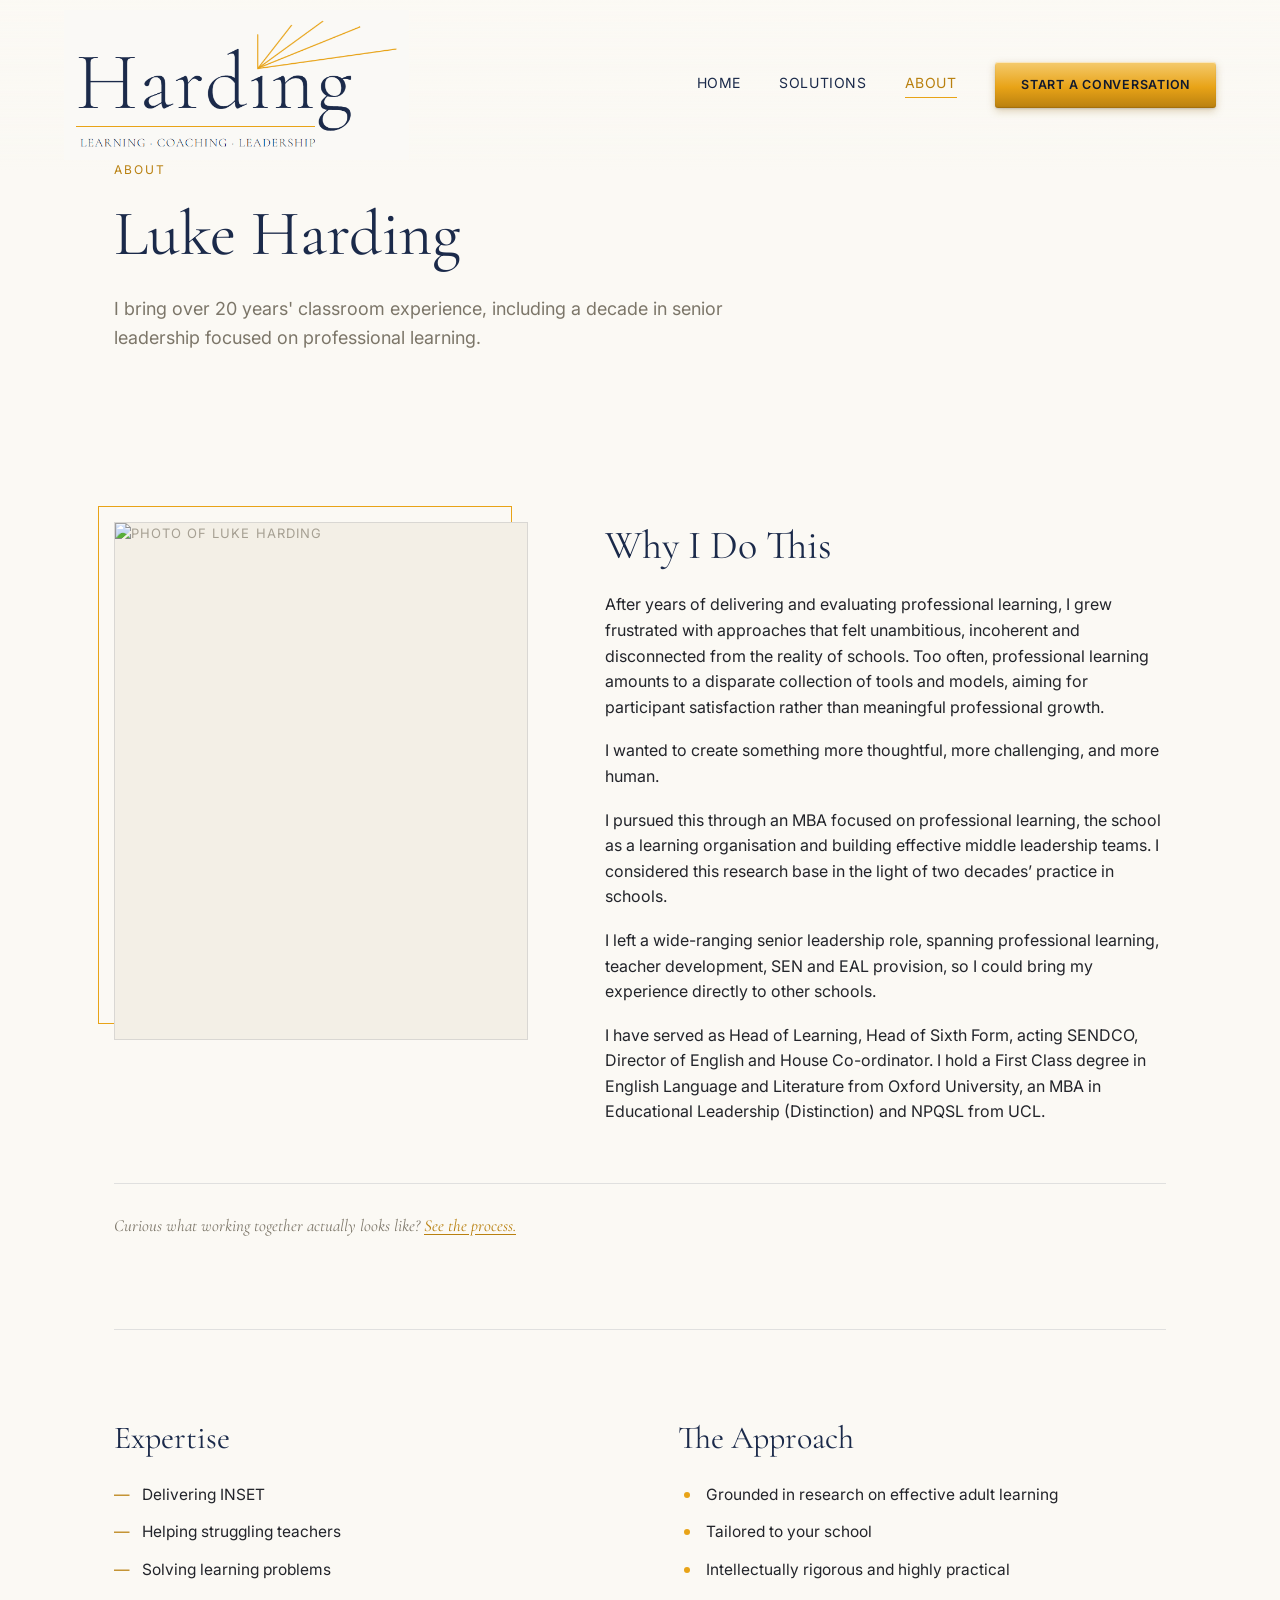
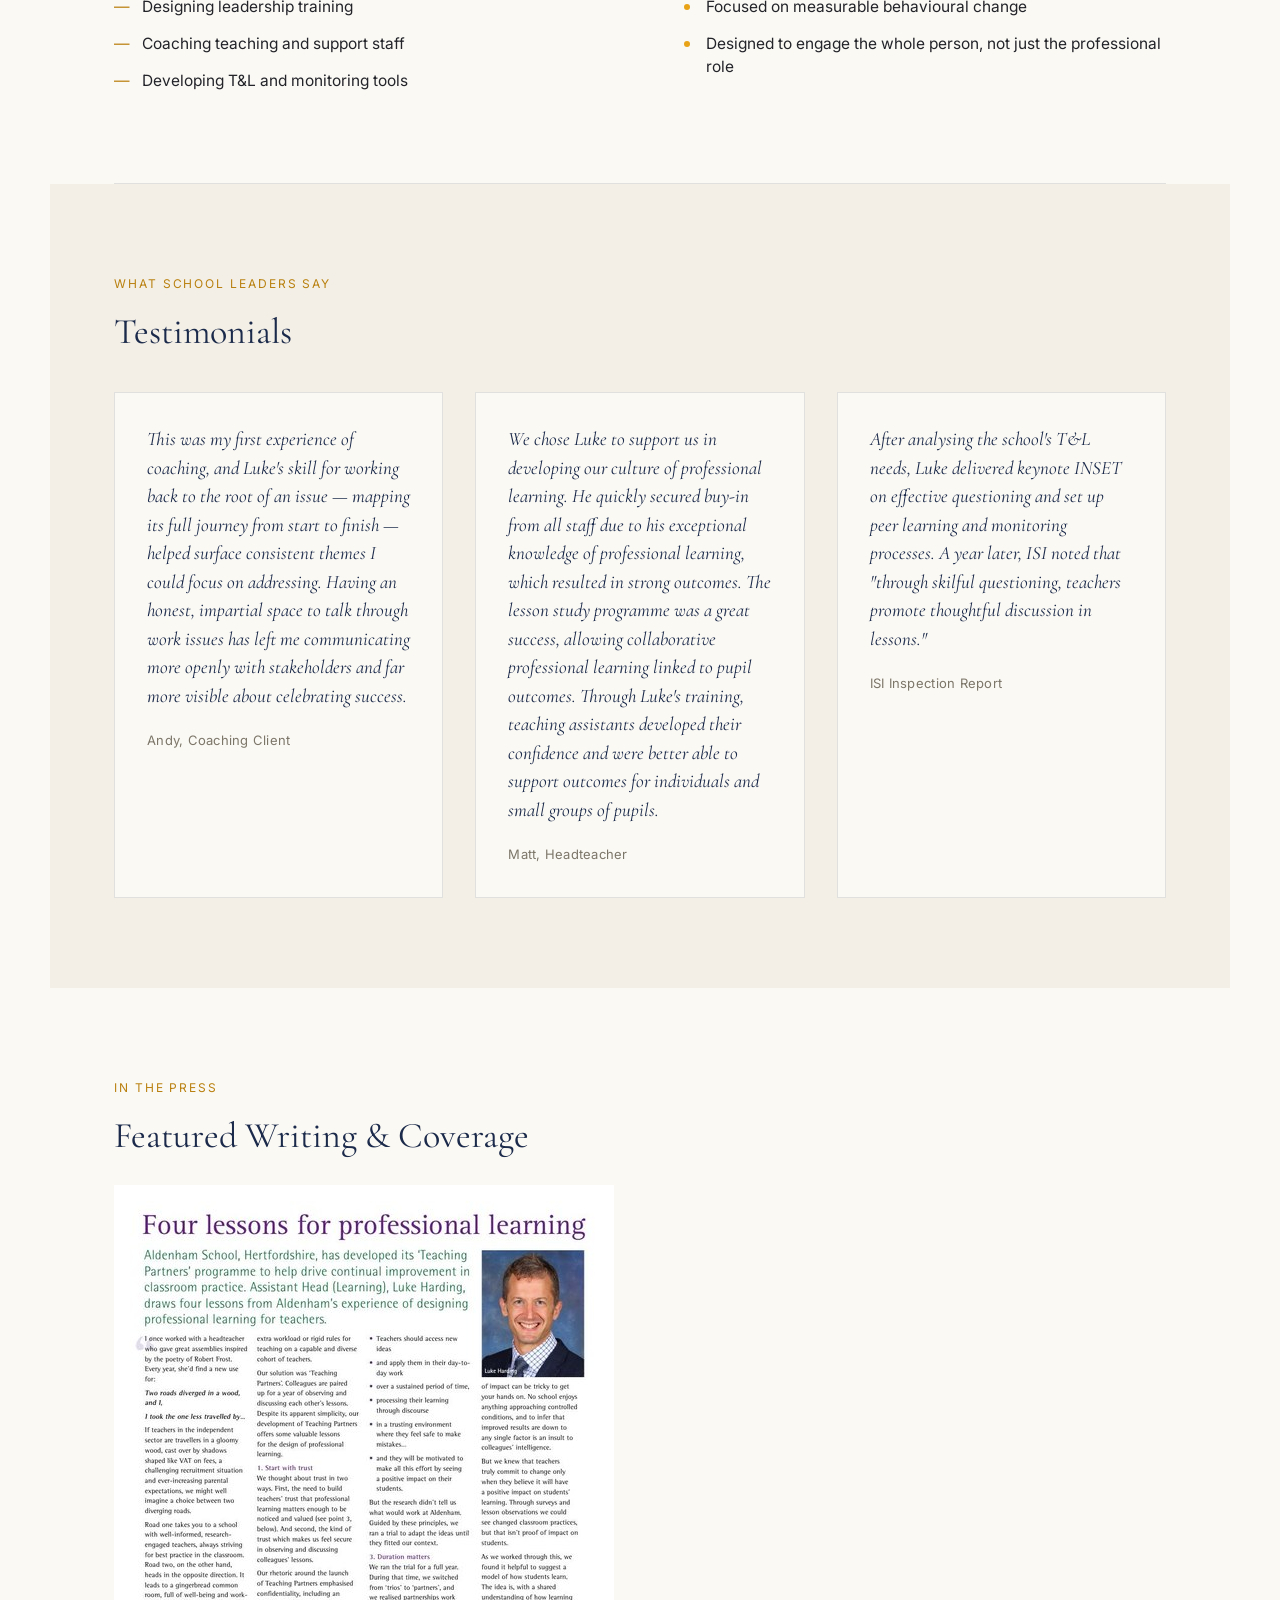
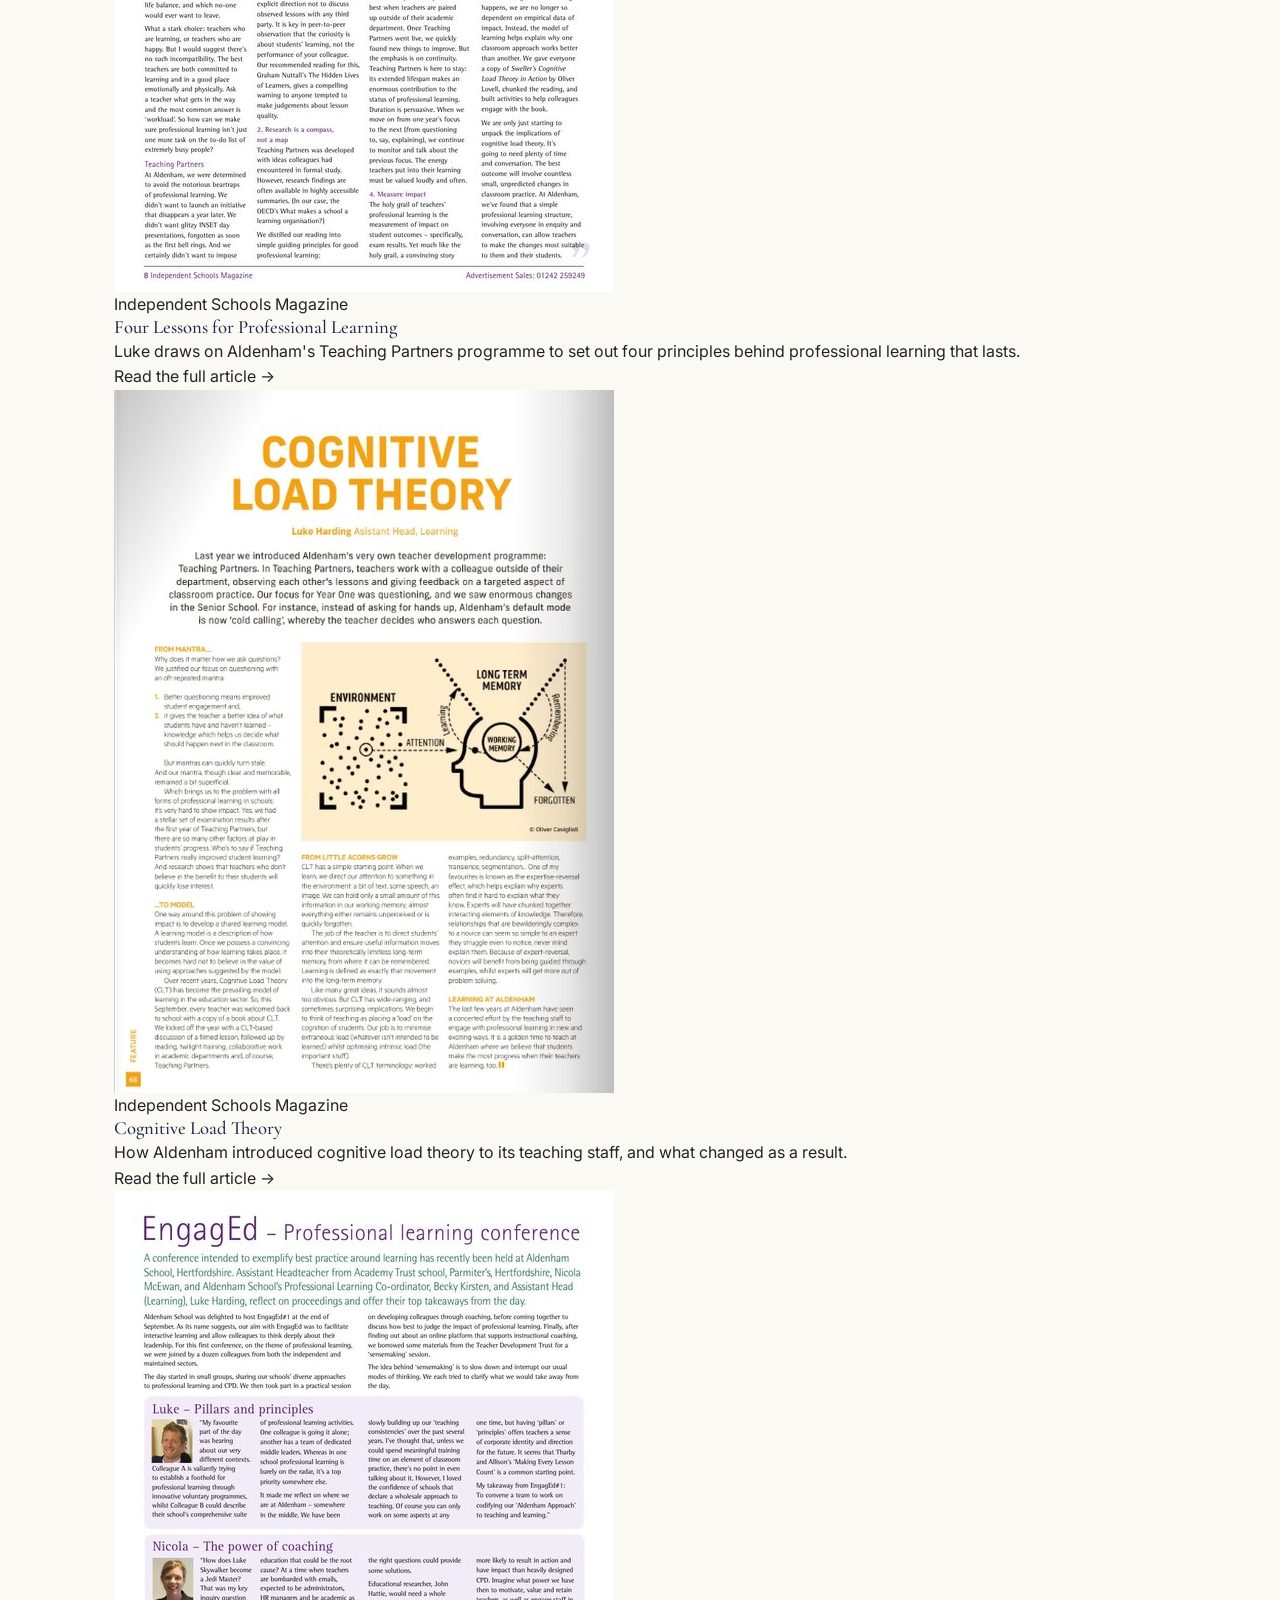
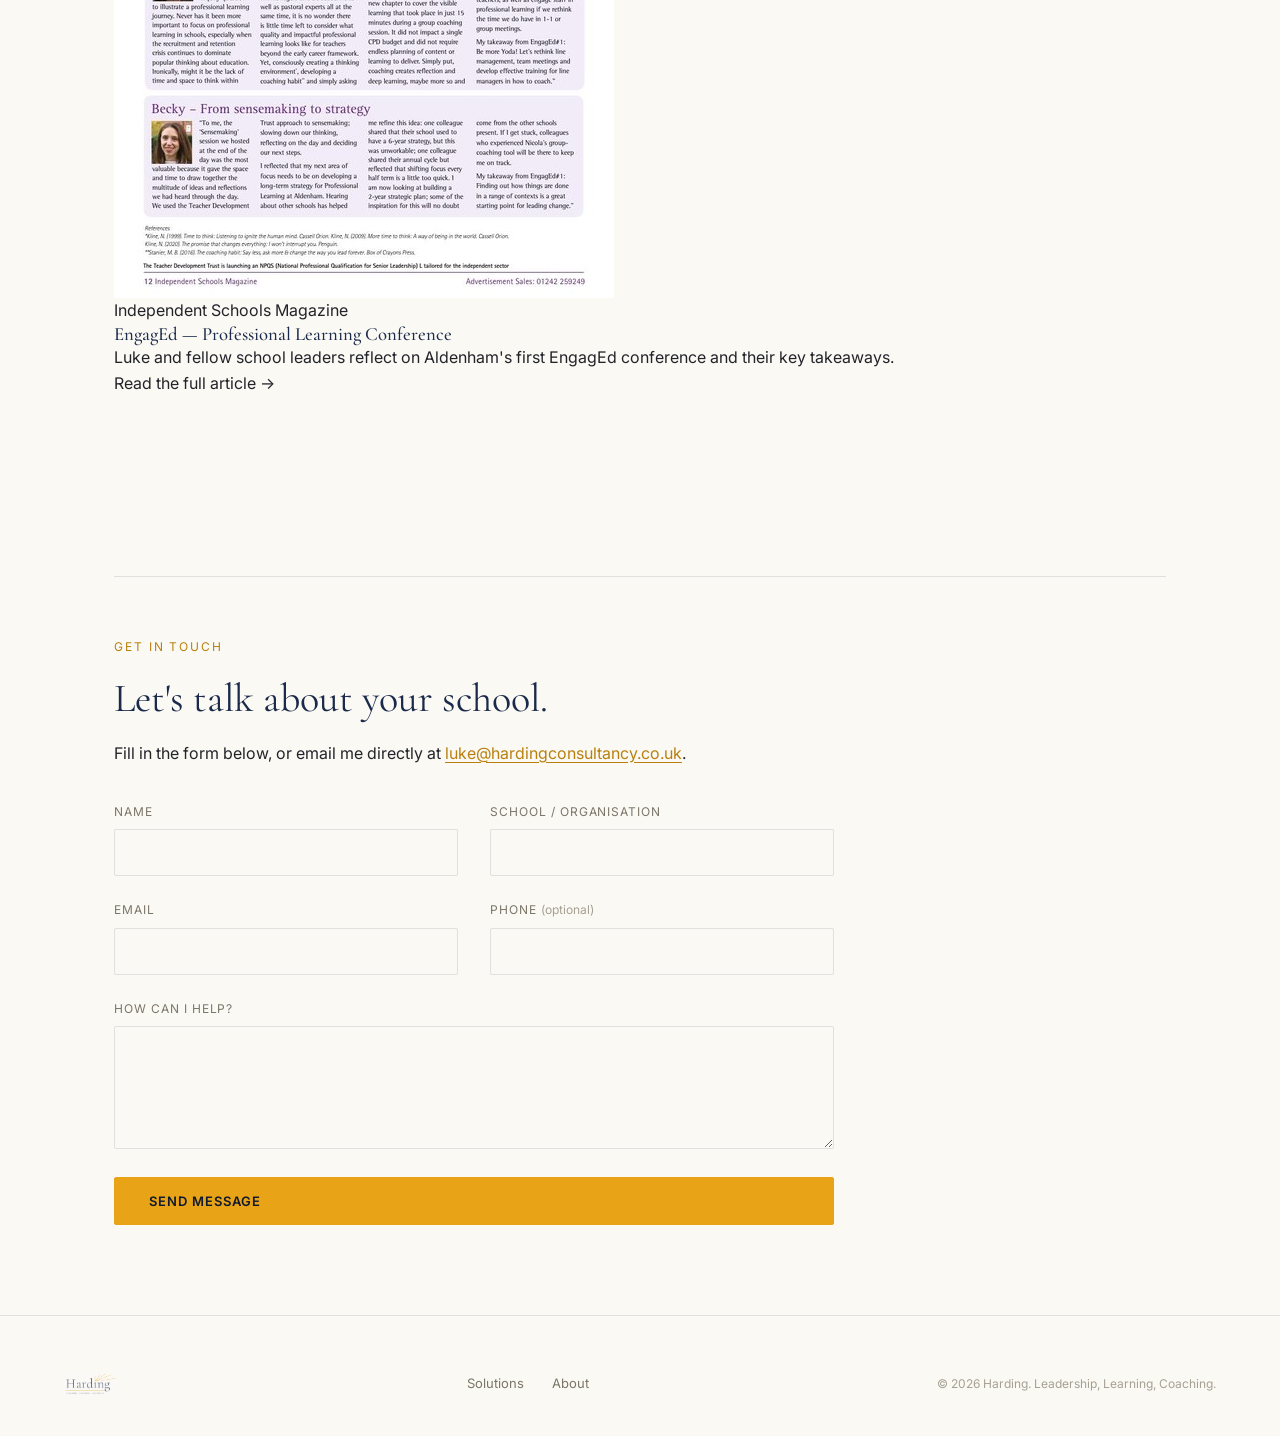
==== about.html @ 81efdc7c "Add press coverage section to About page" ====
<!DOCTYPE html>
<html lang="en">
<head>
<meta charset="UTF-8">
<meta name="viewport" content="width=device-width, initial-scale=1.0">
<title>About — Harding</title>
<meta name="description" content="About Harding — teacher training, keynote INSET, performance and instructional coaching, and advisory services for schools.">
<link rel="preconnect" href="https://fonts.googleapis.com">
<link rel="preconnect" href="https://fonts.gstatic.com" crossorigin>
<link href="https://fonts.googleapis.com/css2?family=Cormorant+Garamond:ital,wght@0,300;0,400;0,500;0,600;1,400&family=Inter:wght@400;500;600&display=swap" rel="stylesheet">
<link rel="stylesheet" href="styles.css">
</head>
<body>

<header class="site-header" id="siteHeader">
  <a href="index.html" class="brand">
    <img src="assets/new-logo.png" alt="Harding — Leadership, Learning, Coaching">
  </a>
  <div class="header-right">
    <nav class="nav-links" id="navLinks">
      <a href="index.html">Home</a>
      <a href="solutions.html">Solutions</a>
      <a href="about.html" class="is-active">About</a>
    </nav>
    <a href="about.html#contact" class="btn-nav">Start a conversation</a>
    <button class="nav-toggle" id="navToggle" aria-label="Open menu" aria-expanded="false">
      <span></span><span></span><span></span>
    </button>
  </div>
</header>

<main>

  <div class="page-hero">
    <span class="eyebrow">About</span>
    <h1>Luke Harding</h1>
    <p class="lede">I bring over 20 years' classroom experience, including a decade in senior leadership focused on professional learning.</p>
  </div>

  <section class="section">
    <div class="about-grid">

      <div class="about-photo">
        <div class="frame-rule" aria-hidden="true"></div>
        <div class="frame">
          <img src="assets/trial-image.jpg" alt="Photo of Luke Harding">
        </div>
      </div>

      <div class="about-copy">
        <h2>Why I Do This</h2>
        <p>After years of delivering and evaluating professional learning, I grew frustrated with approaches that felt unambitious, incoherent and disconnected from the reality of schools. Too often, professional learning amounts to a disparate collection of tools and models, aiming for participant satisfaction rather than meaningful professional growth.</p>
        <p>I wanted to create something more thoughtful, more challenging, and more human.</p>
        <p>I pursued this through an MBA focused on professional learning, the school as a learning organisation and building effective middle leadership teams. I considered this research base in the light of two decades’ practice in schools.</p>
        <p>I left a wide-ranging senior leadership role, spanning professional learning, teacher development, SEN and EAL provision, so I could bring my experience directly to other schools.</p>
        <p>I have served as Head of Learning, Head of Sixth Form, acting SENDCO, Director of English and House Co-ordinator. I hold a First Class degree in English Language and Literature from Oxford University, an MBA in Educational Leadership (Distinction) and NPQSL from UCL.</p>
      </div>

    </div>

    <p class="process-teaser">Curious what working together actually looks like? <a href="solutions.html#process">See the process.</a></p>
  </section>

  <div class="section-divider"><hr></div>

  <!-- ==========================================================
       EXPERTISE / APPROACH
       ========================================================== -->

  <section class="section">
    <div class="expertise-approach-grid">

      <div class="expertise-block">
        <h2>Expertise</h2>
        <ul class="dash-list">
          <li>Delivering INSET</li>
          <li>Helping struggling teachers</li>
          <li>Solving learning problems</li>
          <li>Designing leadership training</li>
          <li>Coaching teaching and support staff</li>
          <li>Developing T&amp;L and monitoring tools</li>
        </ul>
      </div>

      <div class="approach-block">
        <h2>The Approach</h2>
        <ul class="dot-list">
          <li>Grounded in research on effective adult learning</li>
          <li>Tailored to your school</li>
          <li>Intellectually rigorous and highly practical</li>
          <li>Focused on measurable behavioural change</li>
          <li>Designed to engage the whole person, not just the professional role</li>
        </ul>
      </div>

    </div>
  </section>

  <div class="section-divider"><hr></div>

  <!-- ==========================================================
       TESTIMONIALS
       Duplicate .testimonial to add more. Remove "placeholder"
       class once real quotes are in.
       ========================================================== -->

  <section class="section testimonials">
    <span class="eyebrow">What school leaders say</span>
    <h2 style="margin-bottom: 40px; font-weight:400; font-size: clamp(26px, 4vw, 36px);">Testimonials</h2>
    <div class="testimonial-grid">

      <div class="testimonial">
        <p>This was my first experience of coaching, and Luke's skill for working back to the root of an issue — mapping its full journey from start to finish — helped surface consistent themes I could focus on addressing. Having an honest, impartial space to talk through work issues has left me communicating more openly with stakeholders and far more visible about celebrating success.</p>
        <div class="who">Andy, Coaching Client</div>
      </div>

      <div class="testimonial">
        <p>We chose Luke to support us in developing our culture of professional learning. He quickly secured buy-in from all staff due to his exceptional knowledge of professional learning, which resulted in strong outcomes. The lesson study programme was a great success, allowing collaborative professional learning linked to pupil outcomes. Through Luke's training, teaching assistants developed their confidence and were better able to support outcomes for individuals and small groups of pupils.</p>
        <div class="who">Matt, Headteacher</div>
      </div>

      <div class="testimonial">
        <p>After analysing the school's T&amp;L needs, Luke delivered keynote INSET on effective questioning and set up peer learning and monitoring processes. A year later, ISI noted that "through skilful questioning, teachers promote thoughtful discussion in lessons."</p>
        <div class="who">ISI Inspection Report</div>
      </div>

    </div>
  </section>

  <!-- ==========================================================
       PRESS
       Three published-article cards, each linking to the full
       PDF/image so visitors can read the whole piece if they
       want to. Thumbnails live in assets/press/.
       ========================================================== -->

  <section class="section press">
    <span class="eyebrow">In the press</span>
    <h2 class="section-heading">Featured Writing &amp; Coverage</h2>

    <div class="press-grid">

      <a class="press-card" href="assets/press/four-lessons.pdf" target="_blank" rel="noopener">
        <div class="press-thumb">
          <img src="assets/press/four-lessons-thumb.jpg" alt="Four Lessons for Professional Learning — Independent Schools Magazine">
        </div>
        <div class="press-body">
          <span class="press-pub">Independent Schools Magazine</span>
          <h3 class="press-title">Four Lessons for Professional Learning</h3>
          <p class="press-desc">Luke draws on Aldenham's Teaching Partners programme to set out four principles behind professional learning that lasts.</p>
          <span class="press-link">Read the full article &rarr;</span>
        </div>
      </a>

      <a class="press-card" href="assets/press/clt-article.png" target="_blank" rel="noopener">
        <div class="press-thumb">
          <img src="assets/press/clt-article-thumb.jpg" alt="Cognitive Load Theory — Independent Schools Magazine">
        </div>
        <div class="press-body">
          <span class="press-pub">Independent Schools Magazine</span>
          <h3 class="press-title">Cognitive Load Theory</h3>
          <p class="press-desc">How Aldenham introduced cognitive load theory to its teaching staff, and what changed as a result.</p>
          <span class="press-link">Read the full article &rarr;</span>
        </div>
      </a>

      <a class="press-card" href="assets/press/engaged-conference.pdf" target="_blank" rel="noopener">
        <div class="press-thumb">
          <img src="assets/press/engaged-thumb.jpg" alt="EngagEd — Professional Learning Conference — Independent Schools Magazine">
        </div>
        <div class="press-body">
          <span class="press-pub">Independent Schools Magazine</span>
          <h3 class="press-title">EngagEd — Professional Learning Conference</h3>
          <p class="press-desc">Luke and fellow school leaders reflect on Aldenham's first EngagEd conference and their key takeaways.</p>
          <span class="press-link">Read the full article &rarr;</span>
        </div>
      </a>

    </div>
  </section>

  <!-- ==========================================================
       CONTACT
       Netlify Forms handles submissions natively — no backend
       needed. The hidden "form-name" input and the honeypot
       field are both required for Netlify's form detection and
       spam filtering to work.
       ========================================================== -->

  <section class="section" id="contact">
    <div class="section-divider" style="padding:0 0 60px;"><hr></div>
    <span class="eyebrow">Get in touch</span>
    <h2 style="font-weight:400; font-size: clamp(28px, 4vw, 40px); margin-bottom: 20px;">Let's talk about your school.</h2>
    <p class="lede" style="margin-bottom: 12px;">Fill in the form below, or email me directly at <a href="mailto:luke@hardingconsultancy.co.uk" class="inline-link">luke@hardingconsultancy.co.uk</a>.</p>

    <form
      name="contact"
      method="POST"
      data-netlify="true"
      netlify-honeypot="bot-field"
      class="contact-form"
      id="contactForm"
    >
      <input type="hidden" name="form-name" value="contact">
      <p class="visually-hidden">
        <label>Don't fill this out if you're human: <input name="bot-field"></label>
      </p>

      <div class="form-field">
        <label for="field-name">Name</label>
        <input type="text" id="field-name" name="name" required>
      </div>

      <div class="form-field">
        <label for="field-org">School / Organisation</label>
        <input type="text" id="field-org" name="organisation" required>
      </div>

      <div class="form-field">
        <label for="field-email">Email</label>
        <input type="email" id="field-email" name="email" required>
      </div>

      <div class="form-field">
        <label for="field-phone">Phone <span class="optional-tag">(optional)</span></label>
        <input type="tel" id="field-phone" name="phone">
      </div>

      <div class="form-field full">
        <label for="field-message">How can I help?</label>
        <textarea id="field-message" name="message" rows="5"></textarea>
      </div>

      <div class="form-field full">
        <button type="submit" class="btn btn-gold">Send Message</button>
      </div>
    </form>

    <div class="form-success" id="formSuccess">
      <p>Thank you — your message has been sent. I'll be in touch soon.</p>
    </div>
  </section>

</main>

<footer class="site-footer">
  <div class="footer-inner">
    <img src="assets/new-logo.png" alt="Harding">
    <div class="footer-links">
      <a href="solutions.html">Solutions</a>
      <a href="about.html">About</a>
    </div>
    <div class="footer-meta">&copy; 2026 Harding. Leadership, Learning, Coaching.</div>
  </div>
</footer>

<script src="script.js"></script>
</body>
</html>
---- styles.css ----
/* ==========================================================================
   Harding — Leadership, Learning, Coaching
   Design tokens
   ========================================================================== */

:root {
  --navy-deep:   #10192E;
  --navy:        #1B2A4A;
  --navy-soft:   #33456B;
  --cream:       #FBF9F4;
  --cream-dim:   #F3EFE6;
  --gold:        #E8A317;
  --gold-deep:   #B9800F;
  --ink:         #22242A;
  --stone:       #7C7669;
  --stone-light: #A6A093;
  --line:        rgba(27, 42, 74, 0.12);

  --font-display: 'Cormorant Garamond', serif;
  --font-body: 'Inter', -apple-system, BlinkMacSystemFont, sans-serif;

  --max-width: 1180px;
  --gutter: clamp(24px, 5vw, 72px);

  --ease: cubic-bezier(0.22, 1, 0.36, 1);
}

/* ---- Reset ---- */
*, *::before, *::after { box-sizing: border-box; }
html { scroll-behavior: smooth; }
@media (prefers-reduced-motion: reduce) {
  html { scroll-behavior: auto; }
  *, *::before, *::after {
    animation-duration: 0.01ms !important;
    animation-iteration-count: 1 !important;
    transition-duration: 0.01ms !important;
    scroll-behavior: auto !important;
  }
}

body {
  margin: 0;
  background: var(--cream);
  color: var(--ink);
  font-family: var(--font-body);
  font-size: 16px;
  line-height: 1.6;
  -webkit-font-smoothing: antialiased;
}

img { max-width: 100%; display: block; }
a { color: inherit; text-decoration: none; }

h1, h2, h3, h4 {
  font-family: var(--font-display);
  font-weight: 500;
  color: var(--navy);
  margin: 0;
  line-height: 1.15;
}

p { margin: 0; }

.container {
  max-width: var(--max-width);
  margin: 0 auto;
  padding-left: var(--gutter);
  padding-right: var(--gutter);
}

/* ---- Focus states ---- */
a:focus-visible,
button:focus-visible {
  outline: 2px solid var(--gold-deep);
  outline-offset: 3px;
}

/* ==========================================================================
   Navigation
   ========================================================================== */

.site-header {
  position: fixed;
  top: 0;
  left: 0;
  right: 0;
  z-index: 100;
  display: flex;
  align-items: center;
  justify-content: space-between;
  padding: 10px var(--gutter);
  background: linear-gradient(to bottom, rgba(251,249,244,0.92), rgba(251,249,244,0));
  transition: background 0.3s var(--ease);
}

.site-header.is-scrolled {
  background: rgba(251, 249, 244, 0.96);
  backdrop-filter: blur(6px);
  box-shadow: 0 1px 0 var(--line);
}

.brand {
  display: flex;
  align-items: center;
  gap: 10px;
}

.brand img {
  height: 150px;
  width: auto;
}

.nav-links {
  display: flex;
  align-items: center;
  gap: clamp(20px, 3vw, 44px);
  font-size: 14px;
  letter-spacing: 0.04em;
  text-transform: uppercase;
}

.header-right {
  display: flex;
  align-items: center;
  gap: clamp(20px, 3vw, 40px);
}

.nav-links a {
  position: relative;
  color: var(--navy);
  padding-bottom: 4px;
}

.nav-links a::after {
  content: '';
  position: absolute;
  left: 0;
  bottom: 0;
  width: 0%;
  height: 1px;
  background: var(--gold);
  transition: width 0.25s var(--ease);
}

.nav-links a:hover::after,
.nav-links a.is-active::after {
  width: 100%;
}

.nav-links a.is-active { color: var(--gold-deep); }

.nav-toggle {
  display: none;
  background: none;
  border: none;
  cursor: pointer;
  padding: 8px;
}
.nav-toggle span {
  display: block;
  width: 22px;
  height: 1.5px;
  background: var(--navy);
  margin: 5px 0;
  transition: transform 0.25s var(--ease), opacity 0.25s var(--ease);
}

/* ---- Header CTA: "Start a conversation" ---- */

.btn-nav {
  position: relative;
  display: inline-flex;
  align-items: center;
  gap: 8px;
  padding: 13px 26px;
  font-family: var(--font-body);
  font-size: 12.5px;
  font-weight: 600;
  letter-spacing: 0.06em;
  text-transform: uppercase;
  color: var(--navy-deep);
  background: linear-gradient(180deg, #F5CB6E 0%, var(--gold) 55%, var(--gold-deep) 100%);
  border-radius: 3px;
  white-space: nowrap;
  box-shadow:
    inset 0 1px 0 rgba(255, 255, 255, 0.55),
    inset 0 -1px 1px rgba(120, 78, 5, 0.35),
    0 3px 8px rgba(140, 96, 10, 0.28),
    0 1px 2px rgba(16, 25, 46, 0.15);
  transition: transform 0.2s var(--ease), box-shadow 0.2s var(--ease);
}

.btn-nav:hover {
  transform: translateY(-2px);
  box-shadow:
    inset 0 1px 0 rgba(255, 255, 255, 0.6),
    inset 0 -1px 1px rgba(120, 78, 5, 0.35),
    0 8px 18px rgba(140, 96, 10, 0.34),
    0 2px 4px rgba(16, 25, 46, 0.18);
}

.btn-nav:active {
  transform: translateY(0);
  box-shadow:
    inset 0 1px 2px rgba(120, 78, 5, 0.4),
    0 2px 5px rgba(140, 96, 10, 0.28);
}

@media (max-width: 560px) {
  .btn-nav {
    padding: 10px 16px;
    font-size: 11px;
  }
}

@media (max-width: 760px) {
  .header-right {
    gap: 14px;
  }

  .nav-links {
    position: fixed;
    inset: 0 0 auto 0;
    top: 0;
    flex-direction: column;
    background: var(--cream);
    padding: 96px 32px 40px;
    transform: translateY(-100%);
    transition: transform 0.35s var(--ease);
    gap: 28px;
    box-shadow: 0 8px 24px rgba(16,25,46,0.08);
  }
  .nav-links.is-open { transform: translateY(0); }
  .nav-toggle { display: block; z-index: 101; }
}

/* ==========================================================================
   Rays motif — echoes the logo's sunrise
   ========================================================================== */

.rays {
  position: absolute;
  pointer-events: none;
  opacity: 0.5;
}
.rays svg { display: block; }

/* ==========================================================================
   Greeting splash
   ========================================================================== */

.splash {
  min-height: 100svh;
  display: flex;
  align-items: center;
  justify-content: center;
  text-align: center;
  padding: 0 var(--gutter);
  background: var(--cream);
}

.splash-text {
  font-family: var(--font-display);
  font-weight: 400;
  font-size: clamp(34px, 7vw, 72px);
  line-height: 1.2;
  color: var(--navy);
}

.splash-line {
  display: inline-block;
  opacity: 0;
  transform: translateY(16px);
}

.splash-line-1 {
  animation: splash-in 0.9s var(--ease) 0.2s forwards;
}

.splash-line-2 {
  color: var(--gold-deep);
  animation: splash-in 0.9s var(--ease) 1.3s forwards;
}

@keyframes splash-in {
  to { opacity: 1; transform: translateY(0); }
}

@media (prefers-reduced-motion: reduce) {
  .splash-line { opacity: 1; transform: none; animation: none; }
}

/* ==========================================================================
   Hero / sentence-build (homepage)
   ========================================================================== */

.sentence-section {
  position: relative;
  min-height: 62vh;
  display: flex;
  align-items: center;
  justify-content: center;
  padding: 40px var(--gutter);
  overflow: hidden;
}

.sentence-section::before {
  content: '';
  position: absolute;
  top: 0;
  bottom: 0;
  left: 50%;
  width: 1px;
  transform: translateX(-50%);
  background: var(--gold);
  opacity: 0.3;
  z-index: 0;
}

.sentence-section.is-first::before { top: 50%; }
.sentence-section.is-last::before { bottom: 50%; }

.sentence-section:first-of-type {
  padding-top: 210px;
}

.sentence-phrase {
  position: relative;
  z-index: 1;
  background: var(--cream);
  max-width: 880px;
  text-align: center;
  font-family: var(--font-display);
  font-weight: 400;
  font-size: clamp(28px, 5.4vw, 58px);
  color: var(--stone-light);
  line-height: 1.25;
  opacity: 0.35;
  transform: translateY(18px);
  padding: 10px 24px;
  transition: opacity 0.7s var(--ease), transform 0.7s var(--ease), color 0.7s var(--ease);
}

.sentence-phrase.is-active {
  opacity: 1;
  color: var(--navy);
  transform: translateY(0);
}

.sentence-phrase .accent {
  color: var(--gold-deep);
  font-style: italic;
}

.sentence-progress {
  position: fixed;
  left: var(--gutter);
  bottom: 32px;
  z-index: 50;
  display: flex;
  gap: 8px;
}
.sentence-progress span {
  width: 22px;
  height: 2px;
  background: var(--line);
  transition: background 0.3s var(--ease), width 0.3s var(--ease);
}
.sentence-progress span.is-active {
  background: var(--gold);
  width: 34px;
}

.scroll-cue {
  position: absolute;
  bottom: 40px;
  left: 50%;
  transform: translateX(-50%);
  font-size: 12px;
  letter-spacing: 0.14em;
  text-transform: uppercase;
  color: var(--stone);
  display: flex;
  flex-direction: column;
  align-items: center;
  gap: 10px;
}
.scroll-cue::after {
  content: '';
  width: 1px;
  height: 34px;
  background: linear-gradient(to bottom, var(--gold), transparent);
  animation: cue-pulse 1.8s var(--ease) infinite;
}
@keyframes cue-pulse {
  0%, 100% { opacity: 0.3; }
  50% { opacity: 1; }
}

/* Final assembled sentence + CTA */
.sentence-final {
  min-height: 100svh;
  display: flex;
  flex-direction: column;
  align-items: center;
  justify-content: center;
  text-align: center;
  padding: 120px var(--gutter);
  background: var(--navy);
  color: var(--cream);
  gap: 40px;
}

.sentence-final h2 {
  color: var(--cream);
  font-weight: 400;
  font-size: clamp(30px, 5vw, 52px);
  max-width: 900px;
  line-height: 1.3;
}
.sentence-final .accent { color: var(--gold); font-style: italic; }

/* ==========================================================================
   Buttons
   ========================================================================== */

.btn {
  display: inline-flex;
  align-items: center;
  gap: 10px;
  padding: 15px 34px;
  font-family: var(--font-body);
  font-size: 13px;
  font-weight: 600;
  letter-spacing: 0.08em;
  text-transform: uppercase;
  border: 1px solid currentColor;
  border-radius: 2px;
  cursor: pointer;
  transition: background 0.25s var(--ease), color 0.25s var(--ease);
}

.btn-gold {
  color: var(--navy-deep);
  background: var(--gold);
  border-color: var(--gold);
}
.btn-gold:hover { background: var(--gold-deep); border-color: var(--gold-deep); }

.btn-outline {
  color: var(--cream);
  background: transparent;
}
.btn-outline:hover { background: rgba(232,163,23,0.12); border-color: var(--gold); }

/* ==========================================================================
   Section scaffolding (used on Solutions / About)
   ========================================================================== */

.page-hero {
  padding: 160px var(--gutter) 80px;
  max-width: var(--max-width);
  margin: 0 auto;
}

.eyebrow {
  display: block;
  font-size: 12px;
  letter-spacing: 0.16em;
  text-transform: uppercase;
  color: var(--gold-deep);
  margin-bottom: 18px;
}

.page-hero h1 {
  font-size: clamp(36px, 6vw, 64px);
  font-weight: 400;
  max-width: 820px;
}

.page-hero .lede {
  margin-top: 24px;
  max-width: 620px;
  font-size: 18px;
  color: var(--stone);
}

.section {
  padding: 90px var(--gutter);
  max-width: var(--max-width);
  margin: 0 auto;
}

.section-divider {
  max-width: var(--max-width);
  margin: 0 auto;
  padding: 0 var(--gutter);
}
.section-divider hr {
  border: none;
  border-top: 1px solid var(--line);
  margin: 0;
}

/* ==========================================================================
   Solutions page — splash, problem tiles, answer panel
   ========================================================================== */

.solutions-splash {
  text-align: center;
  padding: 160px var(--gutter) 60px;
  max-width: 760px;
  margin: 0 auto;
}

.solutions-splash .eyebrow { display: block; }

.solutions-lead {
  font-family: var(--font-display);
  font-weight: 400;
  font-size: clamp(34px, 6vw, 58px);
  color: var(--navy);
  opacity: 0;
  transform: translateY(16px);
  animation: splash-in 0.8s var(--ease) 0.15s forwards;
}

.solutions-instruction {
  margin-top: 24px;
  font-family: var(--font-display);
  font-style: italic;
  font-size: clamp(19px, 2.6vw, 26px);
  color: var(--gold-deep);
  opacity: 0;
  transform: translateY(12px);
  animation: splash-in 0.8s var(--ease) 0.55s forwards;
}

.problem-grid-section {
  max-width: var(--max-width);
  margin: 0 auto;
  padding: 20px var(--gutter) 100px;
}

.problem-grid {
  display: grid;
  grid-template-columns: repeat(4, 1fr);
  gap: 16px;
  margin-bottom: 44px;
}

.problem-tile {
  text-align: left;
  background: linear-gradient(165deg, #FFFFFF 0%, var(--cream) 65%);
  border: 1px solid var(--line);
  border-radius: 3px;
  padding: 30px 24px;
  cursor: pointer;
  display: flex;
  align-items: center;
  min-height: 108px;
  font-family: var(--font-body);
  color: var(--navy);
  box-shadow:
    inset 0 1px 0 rgba(255, 255, 255, 0.8),
    0 1px 2px rgba(27, 42, 74, 0.06),
    0 8px 20px rgba(27, 42, 74, 0.06);
  transition: border-color 0.3s var(--ease), transform 0.3s var(--ease),
              box-shadow 0.3s var(--ease), background 0.3s var(--ease);
}

.problem-tile:hover {
  transform: translateY(-4px);
  border-color: var(--gold);
  box-shadow:
    inset 0 1px 0 rgba(255, 255, 255, 0.9),
    0 2px 4px rgba(27, 42, 74, 0.08),
    0 16px 32px rgba(27, 42, 74, 0.12);
}

.problem-tile:active {
  transform: translateY(-1px);
  box-shadow:
    inset 0 1px 3px rgba(27, 42, 74, 0.12),
    0 4px 10px rgba(27, 42, 74, 0.1);
}

.problem-tile.is-active {
  background: linear-gradient(165deg, var(--navy-soft) 0%, var(--navy) 55%, var(--navy-deep) 100%);
  border-color: var(--navy-deep);
  box-shadow:
    inset 0 1px 0 rgba(255, 255, 255, 0.12),
    inset 0 -1px 0 rgba(0, 0, 0, 0.2),
    0 10px 26px rgba(16, 25, 46, 0.35);
}

.problem-tile.is-active:hover {
  transform: translateY(-4px);
  box-shadow:
    inset 0 1px 0 rgba(255, 255, 255, 0.14),
    inset 0 -1px 0 rgba(0, 0, 0, 0.2),
    0 16px 34px rgba(16, 25, 46, 0.4);
}

.problem-tile.is-active .tile-text { color: var(--cream); }

.tile-text {
  font-size: 15.5px;
  line-height: 1.4;
  font-weight: 500;
}

.answer-panel {
  background: var(--cream-dim);
  border: 1px solid var(--line);
  border-radius: 2px;
  padding: 48px clamp(24px, 5vw, 64px);
  min-height: 180px;
  display: flex;
  flex-direction: column;
  gap: 26px;
  align-items: flex-start;
}

.answer-placeholder {
  color: var(--stone);
  font-family: var(--font-display);
  font-style: italic;
  font-size: 19px;
}

.answer-title {
  font-size: clamp(22px, 3vw, 30px);
  font-weight: 500;
  color: var(--navy);
}

.answer-body {
  font-size: 16px;
  color: var(--ink);
  max-width: 700px;
  line-height: 1.7;
}

.answer-panel.is-visible > * {
  animation: answer-in 0.5s var(--ease);
}

@keyframes answer-in {
  from { opacity: 0; transform: translateY(10px); }
  to { opacity: 1; transform: translateY(0); }
}

@media (max-width: 980px) {
  .problem-grid { grid-template-columns: repeat(2, 1fr); }
}

@media (max-width: 560px) {
  .problem-grid { grid-template-columns: 1fr; }
  .solutions-splash { padding-top: 130px; }
}

.section-heading {
  font-weight: 400;
  font-size: clamp(26px, 3.6vw, 36px);
  margin-bottom: 28px;
}

.prose {
  max-width: 760px;
  color: var(--ink);
  font-size: 16px;
  line-height: 1.7;
  margin-bottom: 20px;
}
.prose:last-child { margin-bottom: 0; }

.expertise-approach-grid {
  display: grid;
  grid-template-columns: 1fr 1fr;
  gap: clamp(32px, 6vw, 80px);
}

.expertise-block h2,
.approach-block h2 {
  font-size: clamp(24px, 3vw, 32px);
  font-weight: 400;
  margin-bottom: 26px;
}

.dash-list,
.dot-list {
  list-style: none;
  margin: 0;
  padding: 0;
  display: flex;
  flex-direction: column;
  gap: 14px;
}

.dash-list li,
.dot-list li {
  position: relative;
  padding-left: 28px;
  font-size: 15.5px;
  color: var(--ink);
  line-height: 1.5;
}

.dash-list li::before {
  content: '—';
  position: absolute;
  left: 0;
  top: 0;
  color: var(--gold-deep);
}

.dot-list li::before {
  content: '';
  position: absolute;
  left: 6px;
  top: 9px;
  width: 6px;
  height: 6px;
  border-radius: 50%;
  background: var(--gold);
}

@media (max-width: 760px) {
  .expertise-approach-grid {
    grid-template-columns: 1fr;
    gap: 40px;
  }
}

/* ==========================================================================
   Process diagram (Solutions page)
   ========================================================================== */

.process-section {
  padding-top: 90px;
}

.process-flow {
  display: grid;
  grid-template-columns: repeat(7, 1fr);
  gap: 10px;
  margin-top: 56px;
}

.process-step {
  position: relative;
  text-align: center;
  padding-top: 58px;
}

.process-step:not(:first-child)::before {
  content: '';
  position: absolute;
  top: 20px;
  left: -50%;
  width: 100%;
  height: 1px;
  background: var(--line);
  z-index: 1;
}

.step-number {
  position: absolute;
  top: 0;
  left: 50%;
  transform: translateX(-50%);
  width: 40px;
  height: 40px;
  border-radius: 50%;
  background: var(--navy);
  color: var(--cream);
  display: flex;
  align-items: center;
  justify-content: center;
  font-family: var(--font-display);
  font-style: italic;
  font-size: 16px;
  z-index: 2;
}

.process-step.is-optional .step-number {
  background: var(--cream);
  border: 1px dashed var(--gold-deep);
  color: var(--gold-deep);
}

.step-tag {
  display: block;
  font-size: 10px;
  letter-spacing: 0.1em;
  text-transform: uppercase;
  color: var(--gold-deep);
  margin-bottom: 6px;
}

.step-title {
  font-family: var(--font-display);
  font-weight: 500;
  font-size: 16.5px;
  color: var(--navy);
  margin-bottom: 8px;
}

.step-desc {
  font-size: 12.5px;
  color: var(--stone);
  line-height: 1.4;
}

@media (max-width: 900px) {
  .process-flow {
    display: flex;
    flex-direction: column;
    gap: 40px;
    max-width: 420px;
    margin-left: auto;
    margin-right: auto;
  }

  .process-step {
    text-align: left;
    padding-top: 0;
    padding-left: 62px;
    min-height: 40px;
  }

  .step-number {
    top: 0;
    left: 0;
    transform: none;
  }

  .process-step:not(:first-child)::before {
    top: -40px;
    left: 20px;
    width: 1px;
    height: 40px;
  }
}

/* ==========================================================================
   Contact form
   ========================================================================== */

.visually-hidden {
  position: absolute;
  width: 1px;
  height: 1px;
  padding: 0;
  margin: -1px;
  overflow: hidden;
  clip: rect(0, 0, 0, 0);
  white-space: nowrap;
  border: 0;
}

.inline-link {
  color: var(--gold-deep);
  text-decoration: underline;
  text-underline-offset: 3px;
}
.inline-link:hover { color: var(--navy); }

.contact-form {
  display: grid;
  grid-template-columns: 1fr 1fr;
  gap: 24px 32px;
  max-width: 720px;
  margin-top: 36px;
}

.form-field {
  display: flex;
  flex-direction: column;
  gap: 8px;
}

.form-field.full { grid-column: 1 / -1; }

.form-field label {
  font-size: 12px;
  letter-spacing: 0.08em;
  text-transform: uppercase;
  color: var(--stone);
}

.optional-tag {
  text-transform: none;
  letter-spacing: normal;
  color: var(--stone-light);
}

.form-field input,
.form-field textarea {
  font-family: var(--font-body);
  font-size: 15px;
  padding: 13px 15px;
  border: 1px solid var(--line);
  background: var(--cream);
  border-radius: 2px;
  color: var(--ink);
  transition: border-color 0.25s var(--ease), box-shadow 0.25s var(--ease);
}

.form-field input:focus,
.form-field textarea:focus {
  outline: none;
  border-color: var(--gold-deep);
  box-shadow: 0 0 0 3px rgba(232, 163, 23, 0.15);
}

.form-field textarea {
  resize: vertical;
  min-height: 120px;
  font-family: var(--font-body);
}

.contact-form .btn { margin-top: 4px; }

.form-success {
  display: none;
  max-width: 720px;
  margin-top: 36px;
  padding: 28px 32px;
  background: var(--cream-dim);
  border: 1px solid var(--line);
  border-left: 3px solid var(--gold);
}

.form-success p {
  font-family: var(--font-display);
  font-style: italic;
  font-size: 18px;
  color: var(--navy);
}

.form-success.is-visible { display: block; }

@media (max-width: 620px) {
  .contact-form { grid-template-columns: 1fr; }
}

/* ==========================================================================
   About page
   ========================================================================== */

.about-grid {
  display: grid;
  grid-template-columns: 0.85fr 1.15fr;
  gap: clamp(32px, 6vw, 90px);
  align-items: start;
}

.about-photo {
  position: relative;
}
.about-photo .frame {
  aspect-ratio: 4 / 5;
  background: var(--cream-dim);
  border: 1px solid var(--line);
  display: flex;
  align-items: center;
  justify-content: center;
  color: var(--stone-light);
  font-size: 13px;
  letter-spacing: 0.08em;
  text-transform: uppercase;
  overflow: hidden;
}
.about-photo .frame img { width: 100%; height: 100%; object-fit: cover; }
.about-photo .frame-rule {
  position: absolute;
  top: -16px;
  left: -16px;
  right: 16px;
  bottom: 16px;
  border: 1px solid var(--gold);
  z-index: -1;
}

.about-copy h2 {
  font-size: clamp(28px, 4vw, 40px);
  font-weight: 400;
  margin-bottom: 24px;
}

.about-copy p {
  color: var(--ink);
  margin-bottom: 18px;
  max-width: 560px;
}

.about-copy p.placeholder,
.testimonial.placeholder p {
  color: var(--stone-light);
  font-style: italic;
}

.credentials {
  margin-top: 36px;
  display: flex;
  flex-wrap: wrap;
  gap: 12px 28px;
}
.credentials span {
  font-size: 13px;
  letter-spacing: 0.04em;
  color: var(--stone);
  padding-left: 16px;
  position: relative;
}
.credentials span::before {
  content: '';
  position: absolute;
  left: 0;
  top: 7px;
  width: 6px;
  height: 1px;
  background: var(--gold);
}

.process-teaser {
  margin-top: 40px;
  padding-top: 28px;
  border-top: 1px solid var(--line);
  font-family: var(--font-display);
  font-style: italic;
  font-size: 17px;
  color: var(--stone);
}

.process-teaser a {
  color: var(--gold-deep);
  text-decoration: underline;
  text-underline-offset: 3px;
}
.process-teaser a:hover { color: var(--navy); }

/* ---- Testimonials ---- */

.testimonials {
  background: var(--cream-dim);
}

.testimonial-grid {
  display: grid;
  grid-template-columns: repeat(3, 1fr);
  gap: 32px;
}

.testimonial {
  padding: 32px;
  background: var(--cream);
  border: 1px solid var(--line);
}

.testimonial p {
  font-family: var(--font-display);
  font-size: 19px;
  font-style: italic;
  color: var(--navy);
  line-height: 1.5;
  margin-bottom: 20px;
}

.testimonial .who {
  font-family: var(--font-body);
  font-style: normal;
  font-size: 13px;
  color: var(--stone);
  letter-spacing: 0.02em;
}

@media (max-width: 860px) {
  .about-grid { grid-template-columns: 1fr; }
  .testimonial-grid { grid-template-columns: 1fr; }
}

/* ==========================================================================
   CTA band
   ========================================================================== */

.cta-band {
  background: var(--navy);
  color: var(--cream);
  padding: 100px var(--gutter);
  text-align: center;
}
.cta-band h2 {
  color: var(--cream);
  font-weight: 400;
  font-size: clamp(28px, 4.5vw, 44px);
  max-width: 720px;
  margin: 0 auto 32px;
}

/* ==========================================================================
   Footer
   ========================================================================== */

.site-footer {
  padding: 56px var(--gutter) 40px;
  border-top: 1px solid var(--line);
}
.footer-inner {
  max-width: var(--max-width);
  margin: 0 auto;
  display: flex;
  justify-content: space-between;
  align-items: center;
  flex-wrap: wrap;
  gap: 20px;
}
.footer-inner img { height: 24px; opacity: 0.85; }
.footer-links { display: flex; gap: 28px; font-size: 13px; color: var(--stone); }
.footer-links a:hover { color: var(--navy); }
.footer-meta { font-size: 12px; color: var(--stone-light); }
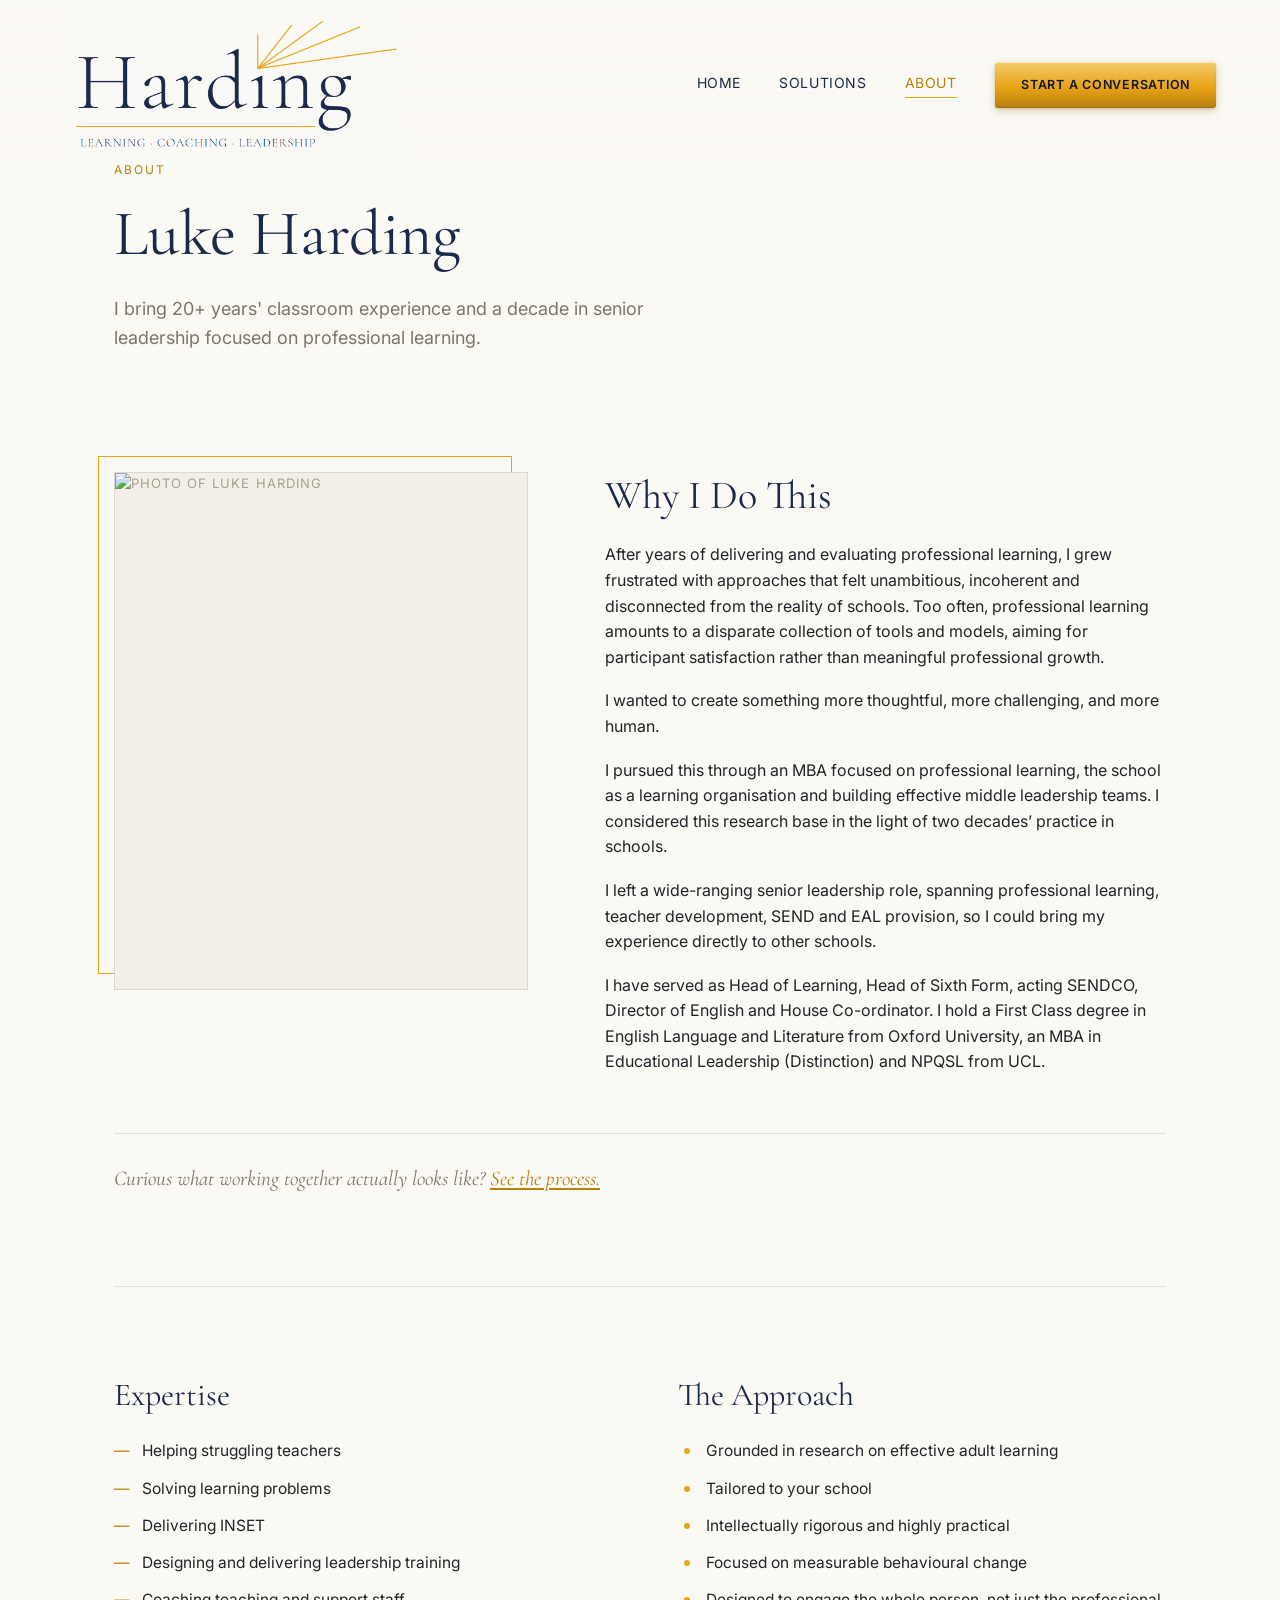
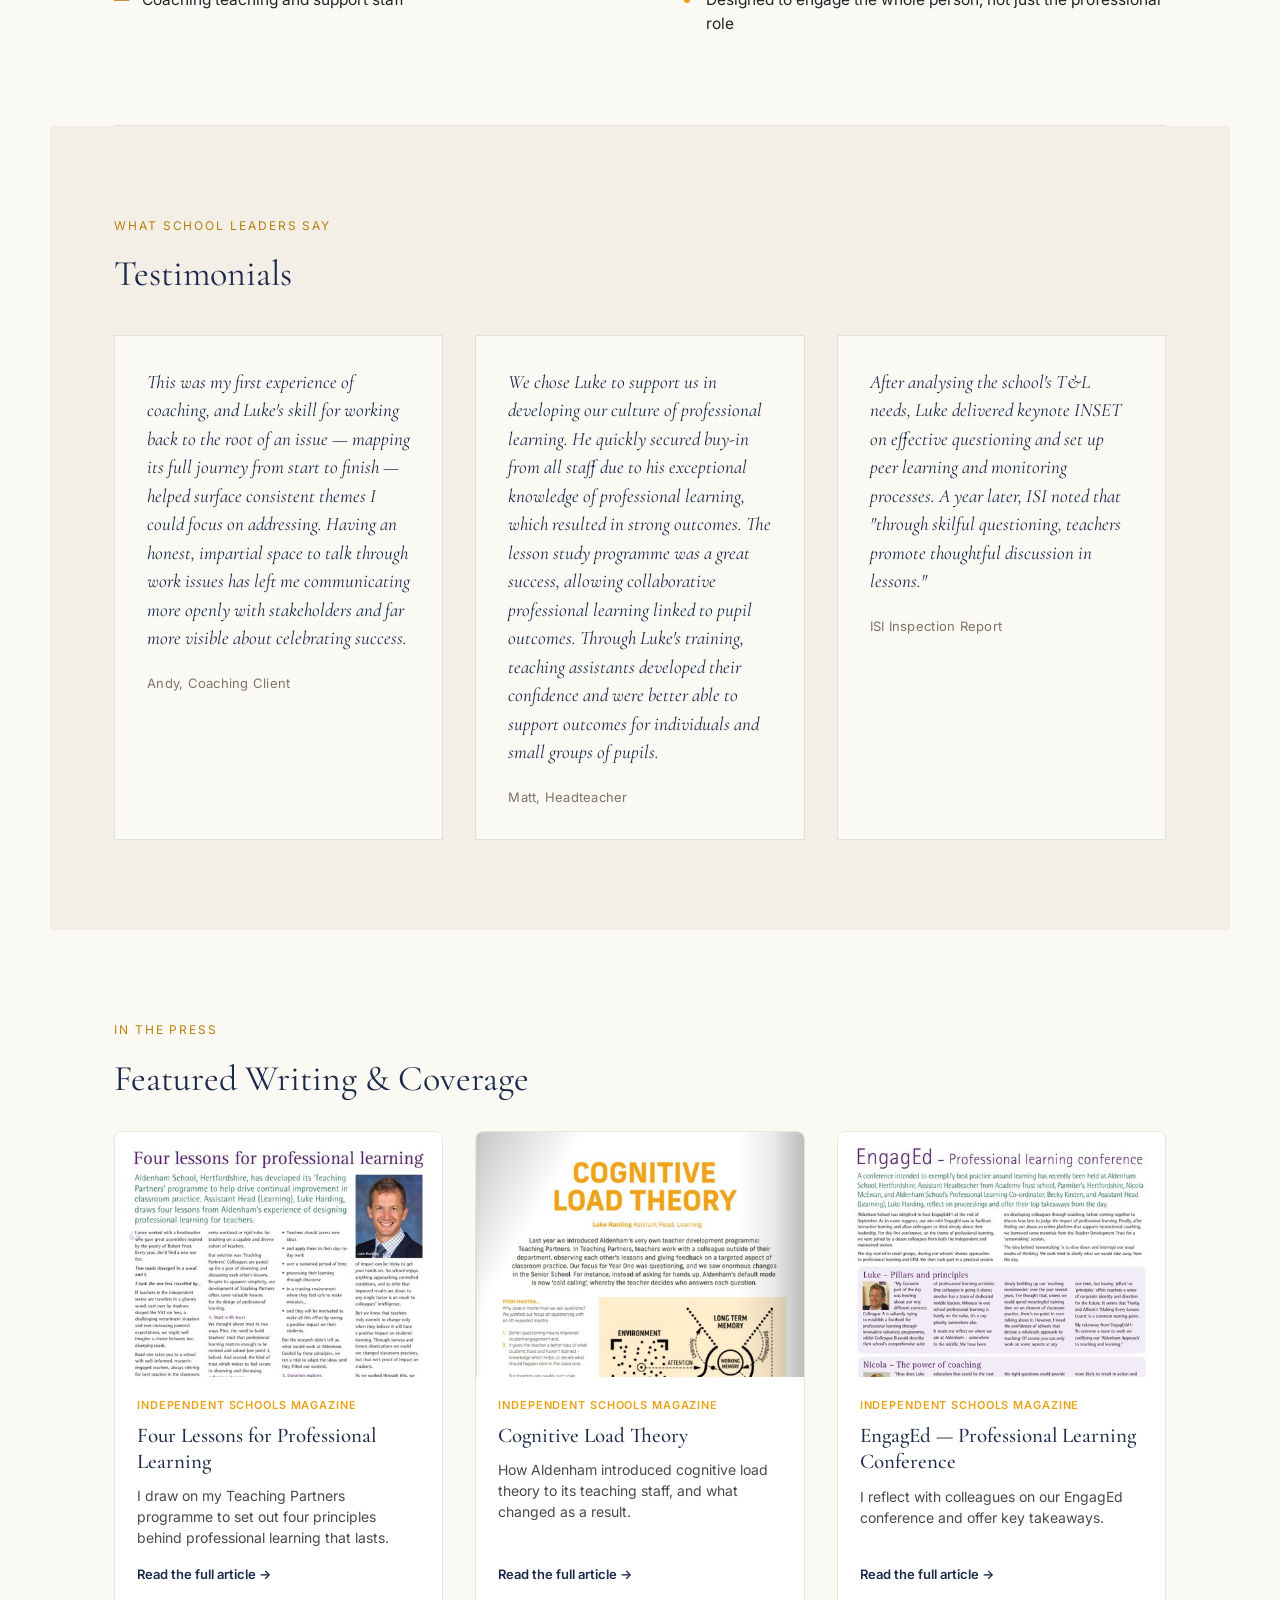
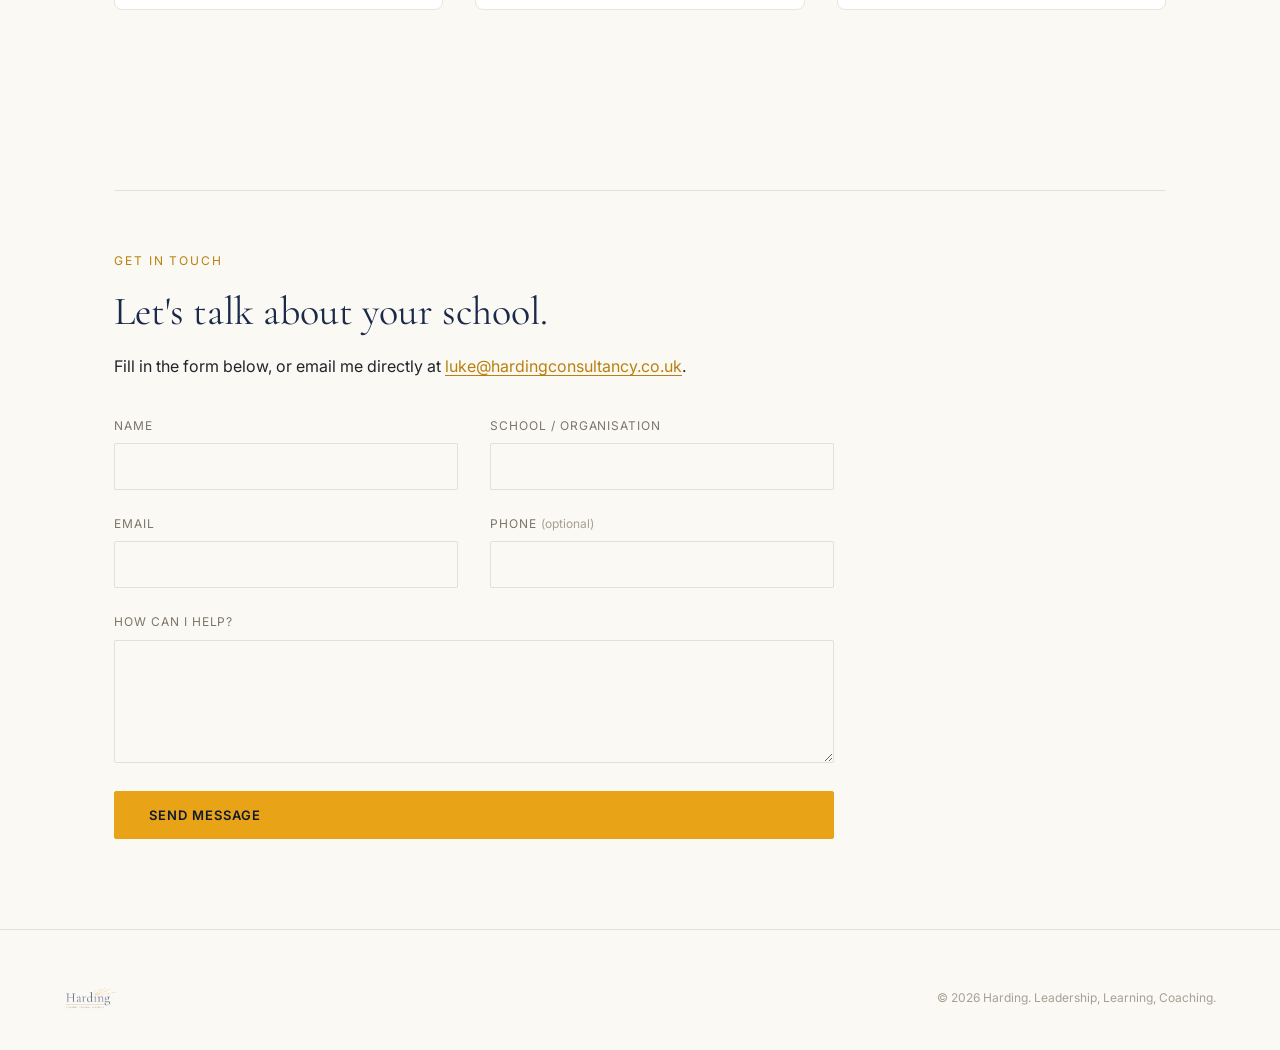
==== commit b271cc82: "Footer cleanup, About page edits, mobile logo/scroll spacing" ====
--- a/about.html
+++ b/about.html
@@ -3,7 +3,7 @@
 <head>
 <meta charset="UTF-8">
 <meta name="viewport" content="width=device-width, initial-scale=1.0">
-<title>About — Harding</title>
+<title>Harding - Professional Learning for Schools</title>
 <meta name="description" content="About Harding — teacher training, keynote INSET, performance and instructional coaching, and advisory services for schools.">
 <link rel="preconnect" href="https://fonts.googleapis.com">
 <link rel="preconnect" href="https://fonts.gstatic.com" crossorigin>
@@ -34,7 +34,7 @@
   <div class="page-hero">
     <span class="eyebrow">About</span>
     <h1>Luke Harding</h1>
-    <p class="lede">I bring over 20 years' classroom experience, including a decade in senior leadership focused on professional learning.</p>
+    <p class="lede">I bring 20+ years' classroom experience and a decade in senior leadership focused on professional learning.</p>
   </div>
 
   <section class="section">
@@ -52,7 +52,7 @@
         <p>After years of delivering and evaluating professional learning, I grew frustrated with approaches that felt unambitious, incoherent and disconnected from the reality of schools. Too often, professional learning amounts to a disparate collection of tools and models, aiming for participant satisfaction rather than meaningful professional growth.</p>
         <p>I wanted to create something more thoughtful, more challenging, and more human.</p>
         <p>I pursued this through an MBA focused on professional learning, the school as a learning organisation and building effective middle leadership teams. I considered this research base in the light of two decades’ practice in schools.</p>
-        <p>I left a wide-ranging senior leadership role, spanning professional learning, teacher development, SEN and EAL provision, so I could bring my experience directly to other schools.</p>
+        <p>I left a wide-ranging senior leadership role, spanning professional learning, teacher development, SEND and EAL provision, so I could bring my experience directly to other schools.</p>
         <p>I have served as Head of Learning, Head of Sixth Form, acting SENDCO, Director of English and House Co-ordinator. I hold a First Class degree in English Language and Literature from Oxford University, an MBA in Educational Leadership (Distinction) and NPQSL from UCL.</p>
       </div>
 
@@ -73,12 +73,11 @@
       <div class="expertise-block">
         <h2>Expertise</h2>
         <ul class="dash-list">
-          <li>Delivering INSET</li>
           <li>Helping struggling teachers</li>
           <li>Solving learning problems</li>
-          <li>Designing leadership training</li>
+          <li>Delivering INSET</li>
+          <li>Designing and delivering leadership training</li>
           <li>Coaching teaching and support staff</li>
-          <li>Developing T&amp;L and monitoring tools</li>
         </ul>
       </div>
 
@@ -147,7 +146,7 @@
         <div class="press-body">
           <span class="press-pub">Independent Schools Magazine</span>
           <h3 class="press-title">Four Lessons for Professional Learning</h3>
-          <p class="press-desc">Luke draws on Aldenham's Teaching Partners programme to set out four principles behind professional learning that lasts.</p>
+          <p class="press-desc">I draw on my Teaching Partners programme to set out four principles behind professional learning that lasts.</p>
           <span class="press-link">Read the full article &rarr;</span>
         </div>
       </a>
@@ -171,7 +170,7 @@
         <div class="press-body">
           <span class="press-pub">Independent Schools Magazine</span>
           <h3 class="press-title">EngagEd — Professional Learning Conference</h3>
-          <p class="press-desc">Luke and fellow school leaders reflect on Aldenham's first EngagEd conference and their key takeaways.</p>
+          <p class="press-desc">I reflect with colleagues on our EngagEd conference and offer key takeaways.</p>
           <span class="press-link">Read the full article &rarr;</span>
         </div>
       </a>
@@ -246,10 +245,6 @@
 <footer class="site-footer">
   <div class="footer-inner">
     <img src="assets/new-logo.png" alt="Harding">
-    <div class="footer-links">
-      <a href="solutions.html">Solutions</a>
-      <a href="about.html">About</a>
-    </div>
     <div class="footer-meta">&copy; 2026 Harding. Leadership, Learning, Coaching.</div>
   </div>
 </footer>
--- a/styles.css
+++ b/styles.css
@@ -214,6 +214,10 @@
 }
 
 @media (max-width: 760px) {
+  .brand img {
+    height: 64px;
+  }
+
   .header-right {
     gap: 14px;
   }
@@ -397,6 +401,16 @@
   50% { opacity: 1; }
 }
 
+@media (max-width: 760px) {
+  .sentence-section {
+    min-height: 42vh;
+    padding: 24px var(--gutter);
+  }
+  .sentence-section:first-of-type {
+    padding-top: 130px;
+  }
+}
+
 /* Final assembled sentence + CTA */
 .sentence-final {
   min-height: 100svh;
@@ -458,7 +472,7 @@
    ========================================================================== */
 
 .page-hero {
-  padding: 160px var(--gutter) 80px;
+  padding: 160px var(--gutter) 30px;
   max-width: var(--max-width);
   margin: 0 auto;
 }
@@ -1031,7 +1045,7 @@
   border-top: 1px solid var(--line);
   font-family: var(--font-display);
   font-style: italic;
-  font-size: 17px;
+  font-size: 21px;
   color: var(--stone);
 }
 
@@ -1121,3 +1135,102 @@
 .footer-links { display: flex; gap: 28px; font-size: 13px; color: var(--stone); }
 .footer-links a:hover { color: var(--navy); }
 .footer-meta { font-size: 12px; color: var(--stone-light); }
+/* ==========================================================
+   PRESS SECTION
+   Add this block to styles.css. Matches the existing card/grid
+   conventions used by .testimonial-grid and .expertise-approach-grid.
+   Adjust colours/spacing values to match your existing variables
+   if you have them defined (e.g. swap #1B2A4A / #E8A317 for your
+   existing CSS custom properties).
+   ========================================================== */
+
+.press-grid {
+  display: grid;
+  grid-template-columns: repeat(3, 1fr);
+  gap: 32px;
+  margin-top: 32px;
+}
+
+@media (max-width: 900px) {
+  .press-grid {
+    grid-template-columns: 1fr;
+  }
+}
+
+.press-card {
+  display: flex;
+  flex-direction: column;
+  text-decoration: none;
+  color: inherit;
+  border: 1px solid #e8e5df;
+  border-radius: 8px;
+  overflow: hidden;
+  background: #fff;
+  transition: transform 0.2s ease, box-shadow 0.2s ease;
+}
+
+.press-card:hover {
+  transform: translateY(-4px);
+  box-shadow: 0 12px 24px rgba(27, 42, 74, 0.08);
+}
+
+.press-thumb {
+  width: 100%;
+  aspect-ratio: 4 / 3;
+  overflow: hidden;
+  background: #f4f2ed;
+}
+
+.press-thumb img {
+  width: 100%;
+  height: 100%;
+  object-fit: cover;
+  object-position: top center;
+  display: block;
+}
+
+.press-body {
+  padding: 20px 22px 24px 22px;
+  display: flex;
+  flex-direction: column;
+  flex-grow: 1;
+}
+
+.press-pub {
+  font-family: 'Inter', sans-serif;
+  font-size: 11px;
+  font-weight: 600;
+  letter-spacing: 0.08em;
+  text-transform: uppercase;
+  color: #E8A317;
+  margin-bottom: 8px;
+}
+
+.press-title {
+  font-family: 'Cormorant Garamond', serif;
+  font-weight: 500;
+  font-size: 21px;
+  color: #1B2A4A;
+  margin: 0 0 10px 0;
+  line-height: 1.25;
+}
+
+.press-desc {
+  font-family: 'Inter', sans-serif;
+  font-size: 14px;
+  line-height: 1.5;
+  color: #4a4a4a;
+  margin: 0 0 16px 0;
+  flex-grow: 1;
+}
+
+.press-link {
+  font-family: 'Inter', sans-serif;
+  font-size: 13px;
+  font-weight: 600;
+  color: #1B2A4A;
+}
+
+.press-card:hover .press-link {
+  color: #E8A317;
+}
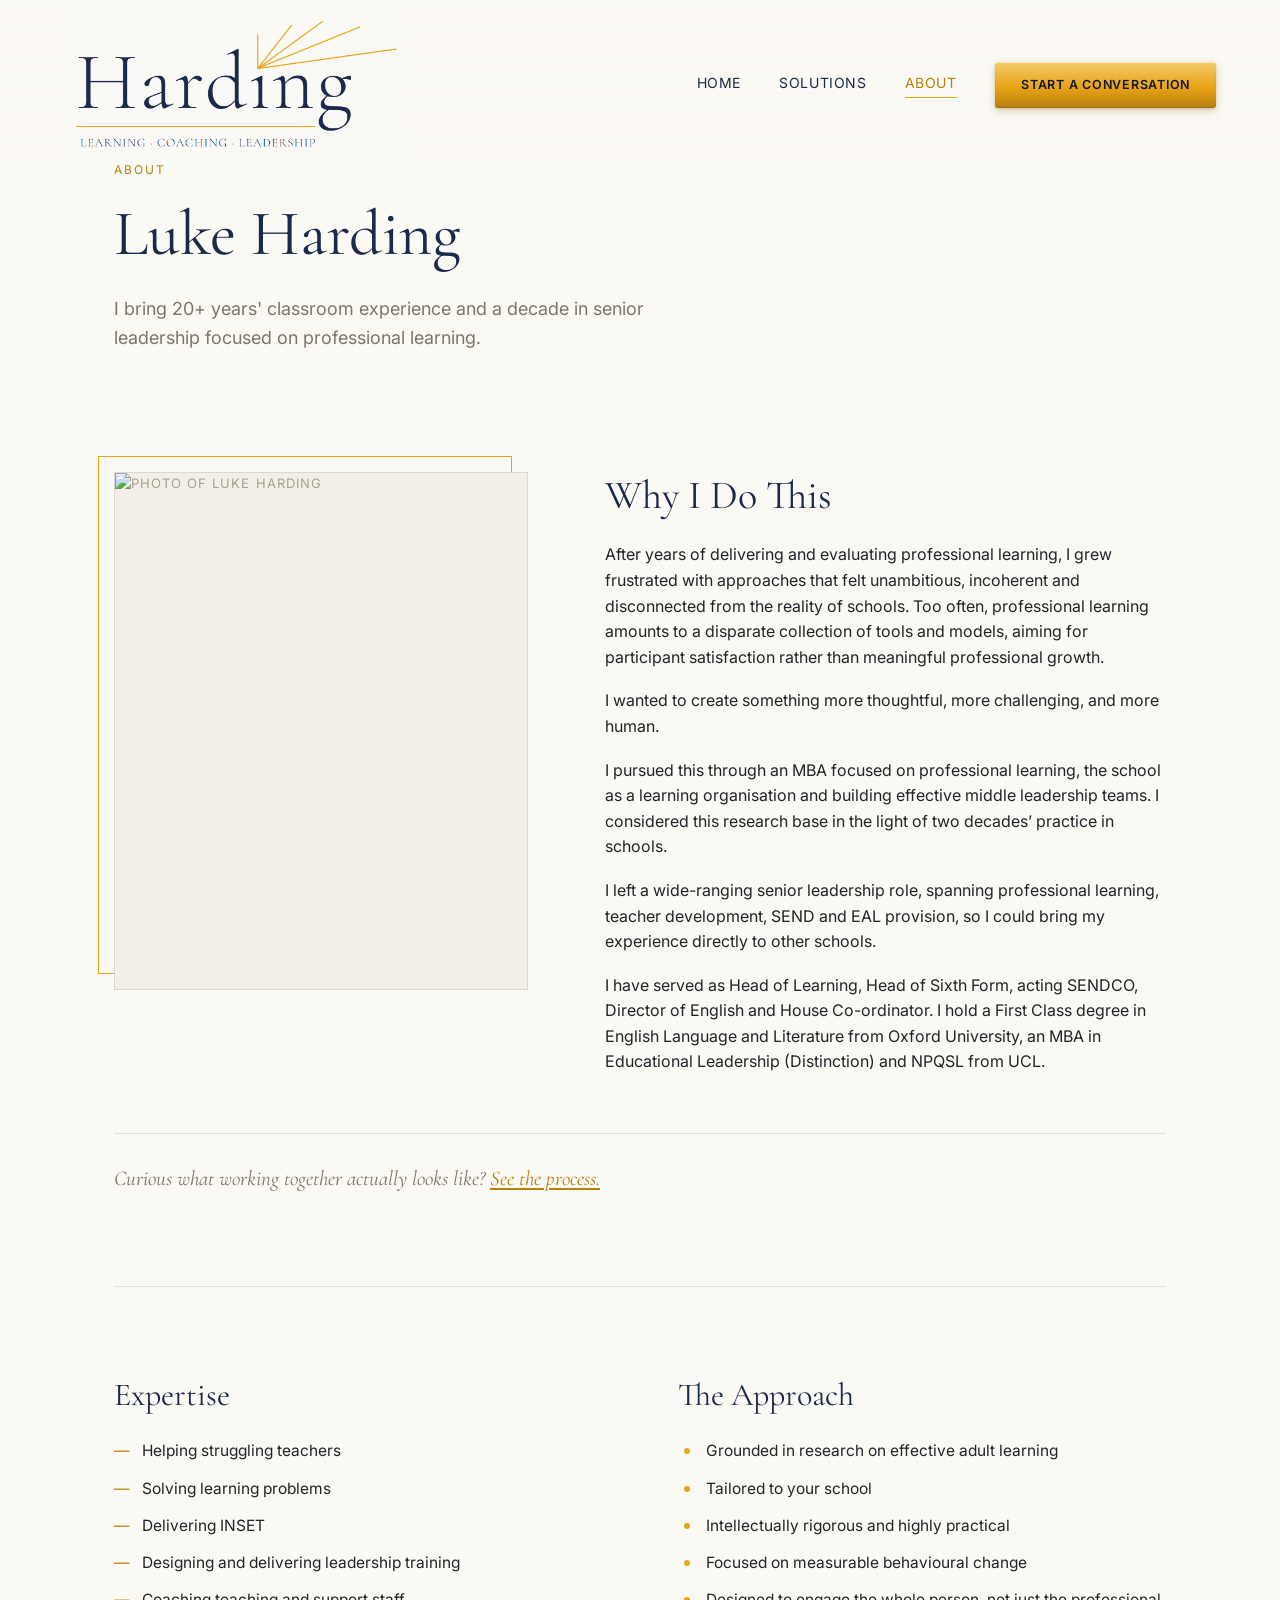
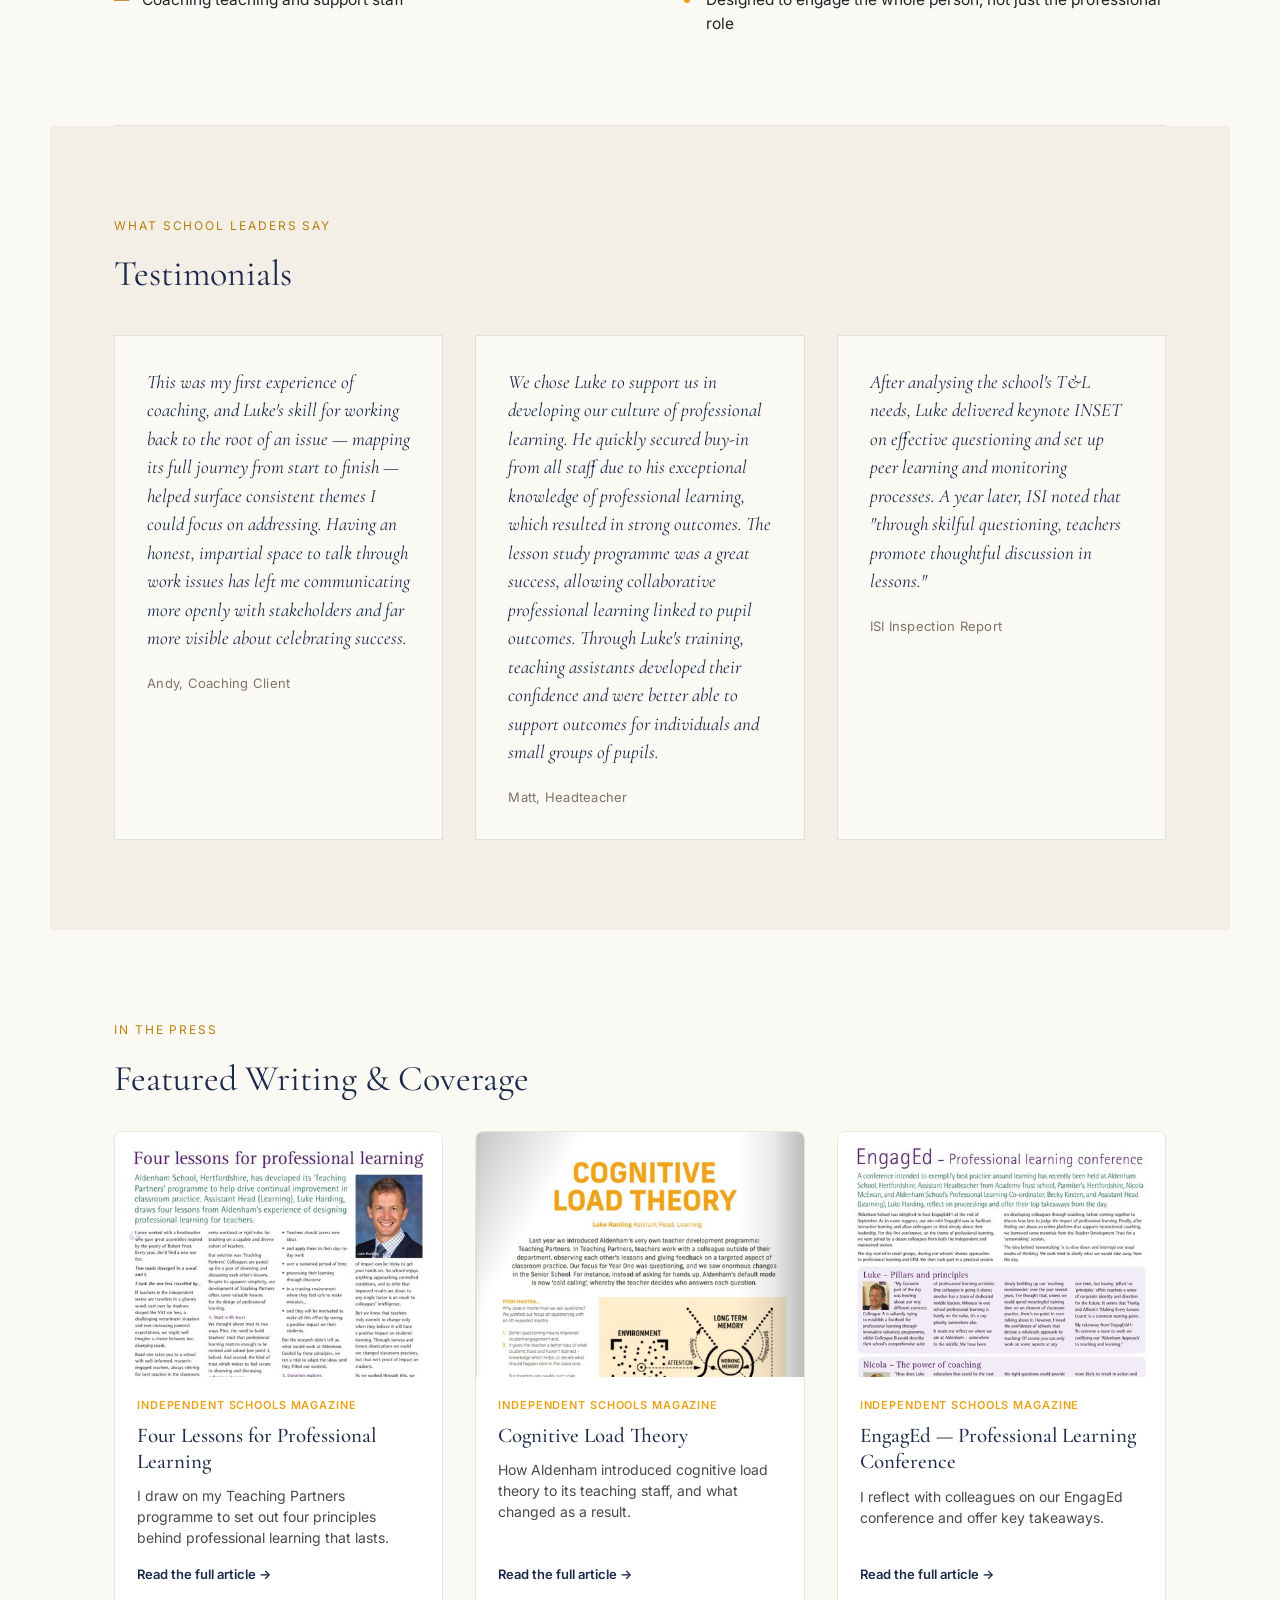
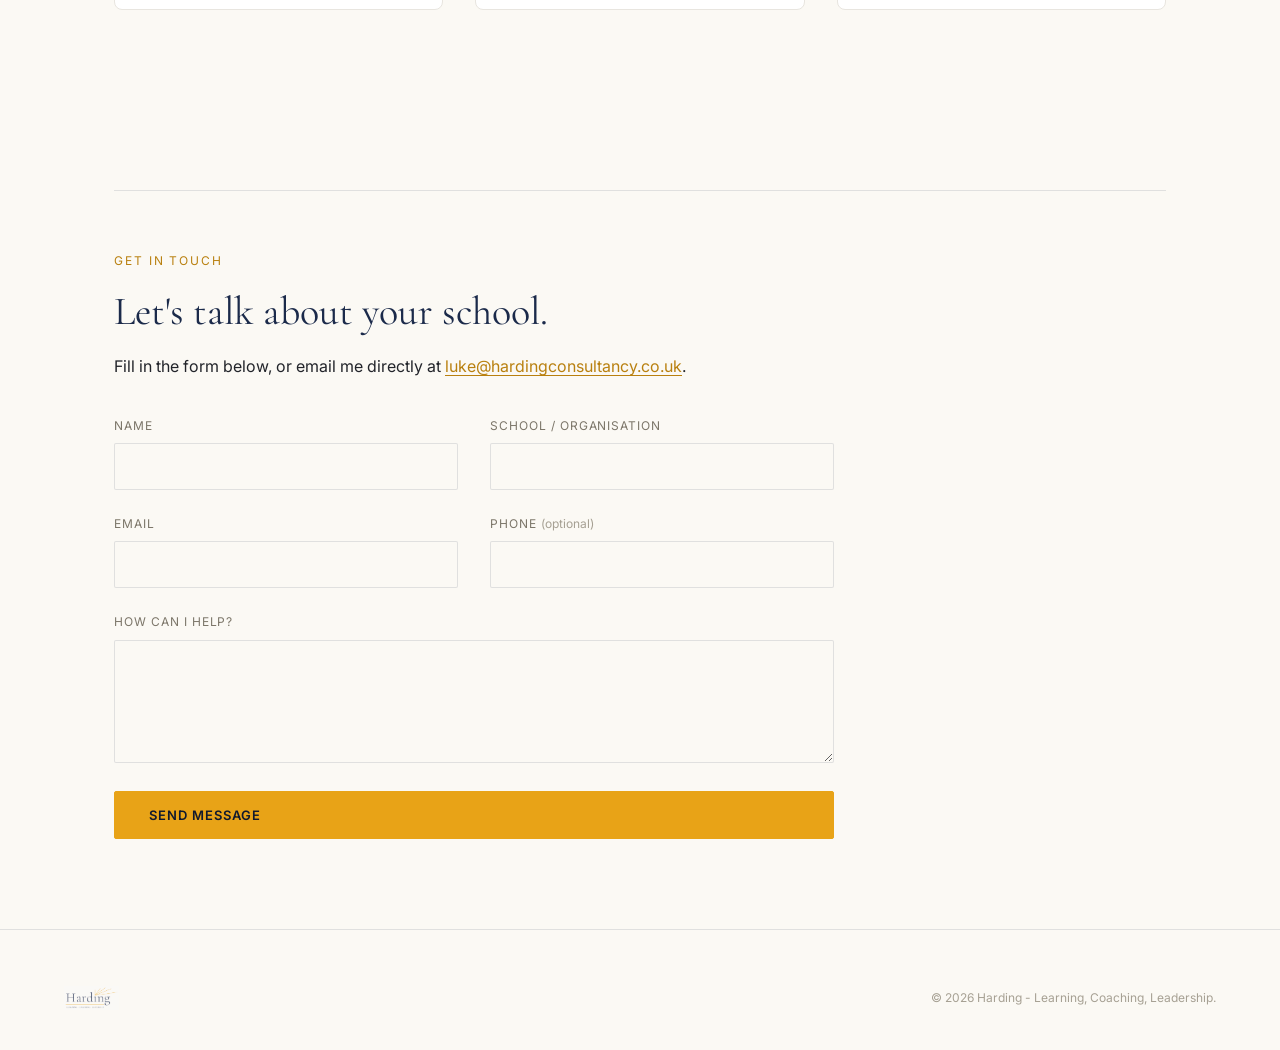
==== commit 762c602f: "Update placeholder copy and footer text across pages" ====
--- a/about.html
+++ b/about.html
@@ -245,7 +245,7 @@
 <footer class="site-footer">
   <div class="footer-inner">
     <img src="assets/new-logo.png" alt="Harding">
-    <div class="footer-meta">&copy; 2026 Harding. Leadership, Learning, Coaching.</div>
+    <div class="footer-meta">&copy; 2026 Harding - Learning, Coaching, Leadership.</div>
   </div>
 </footer>
 
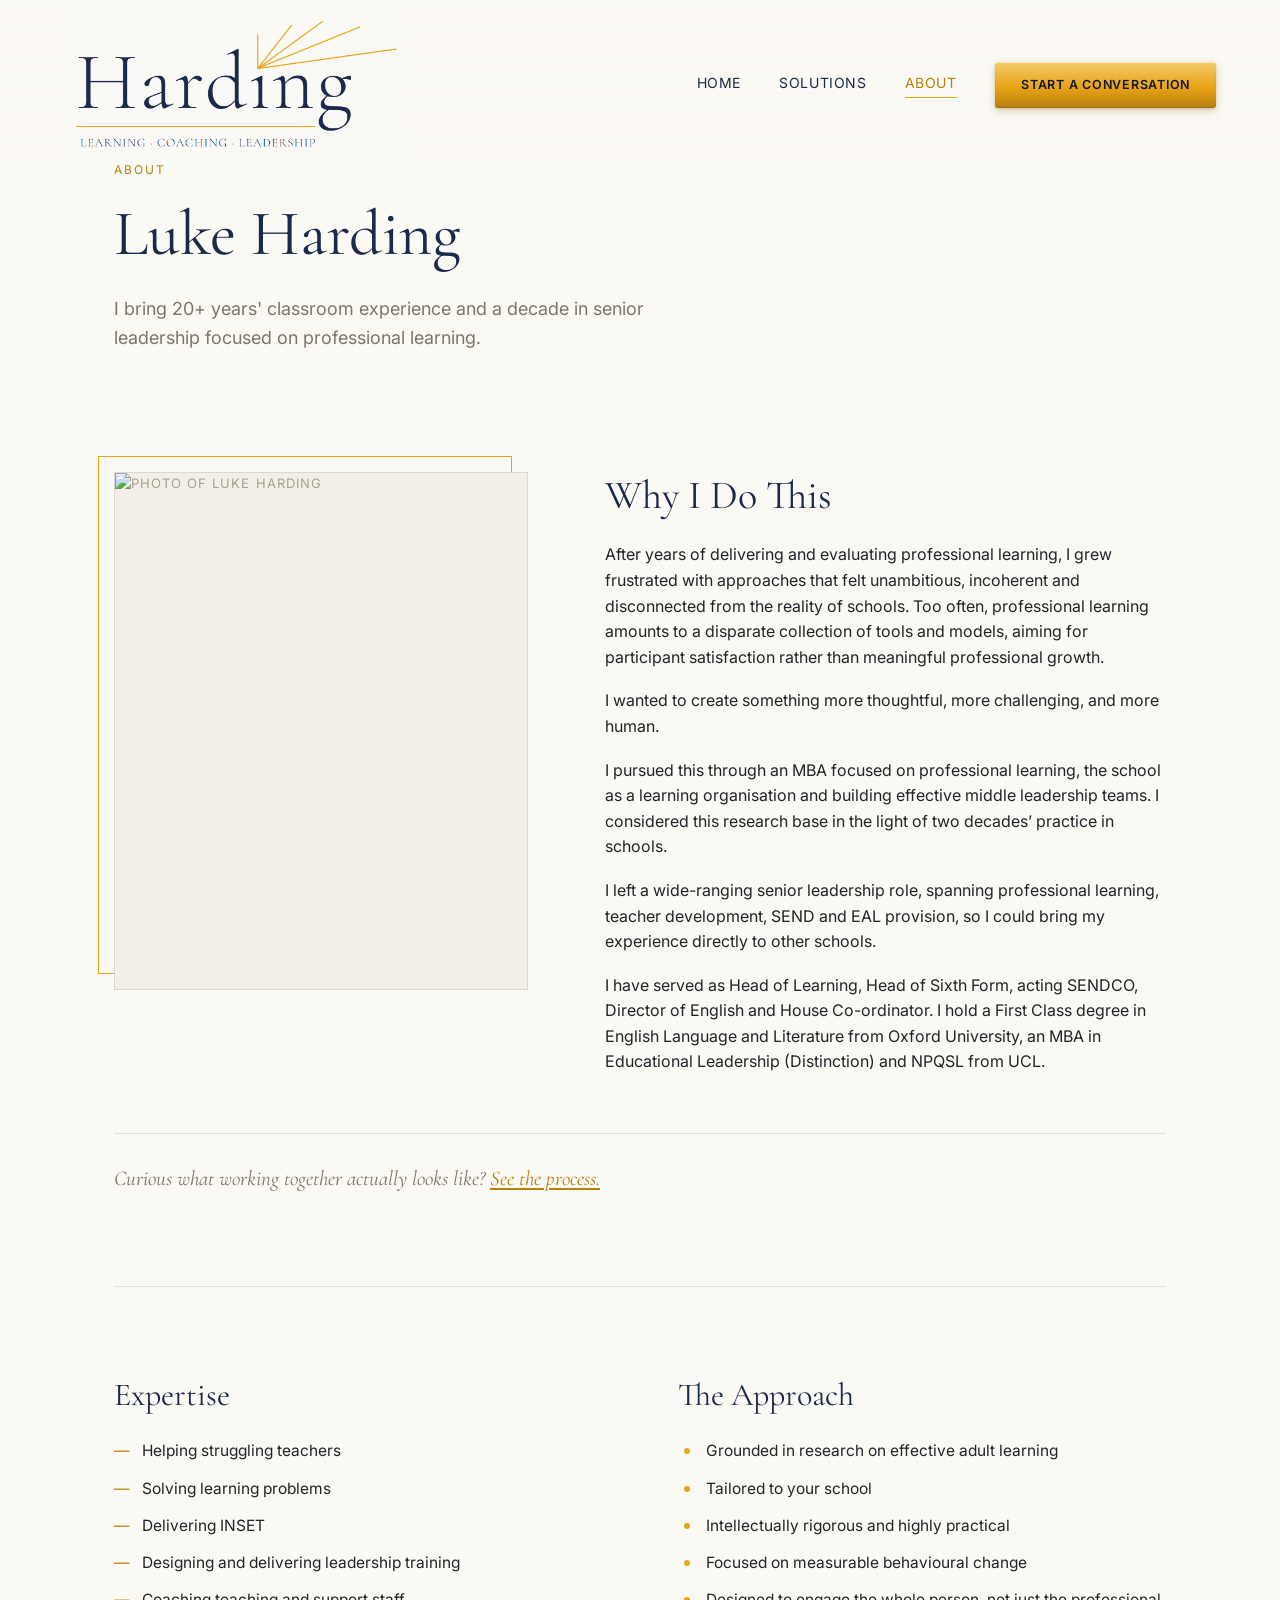
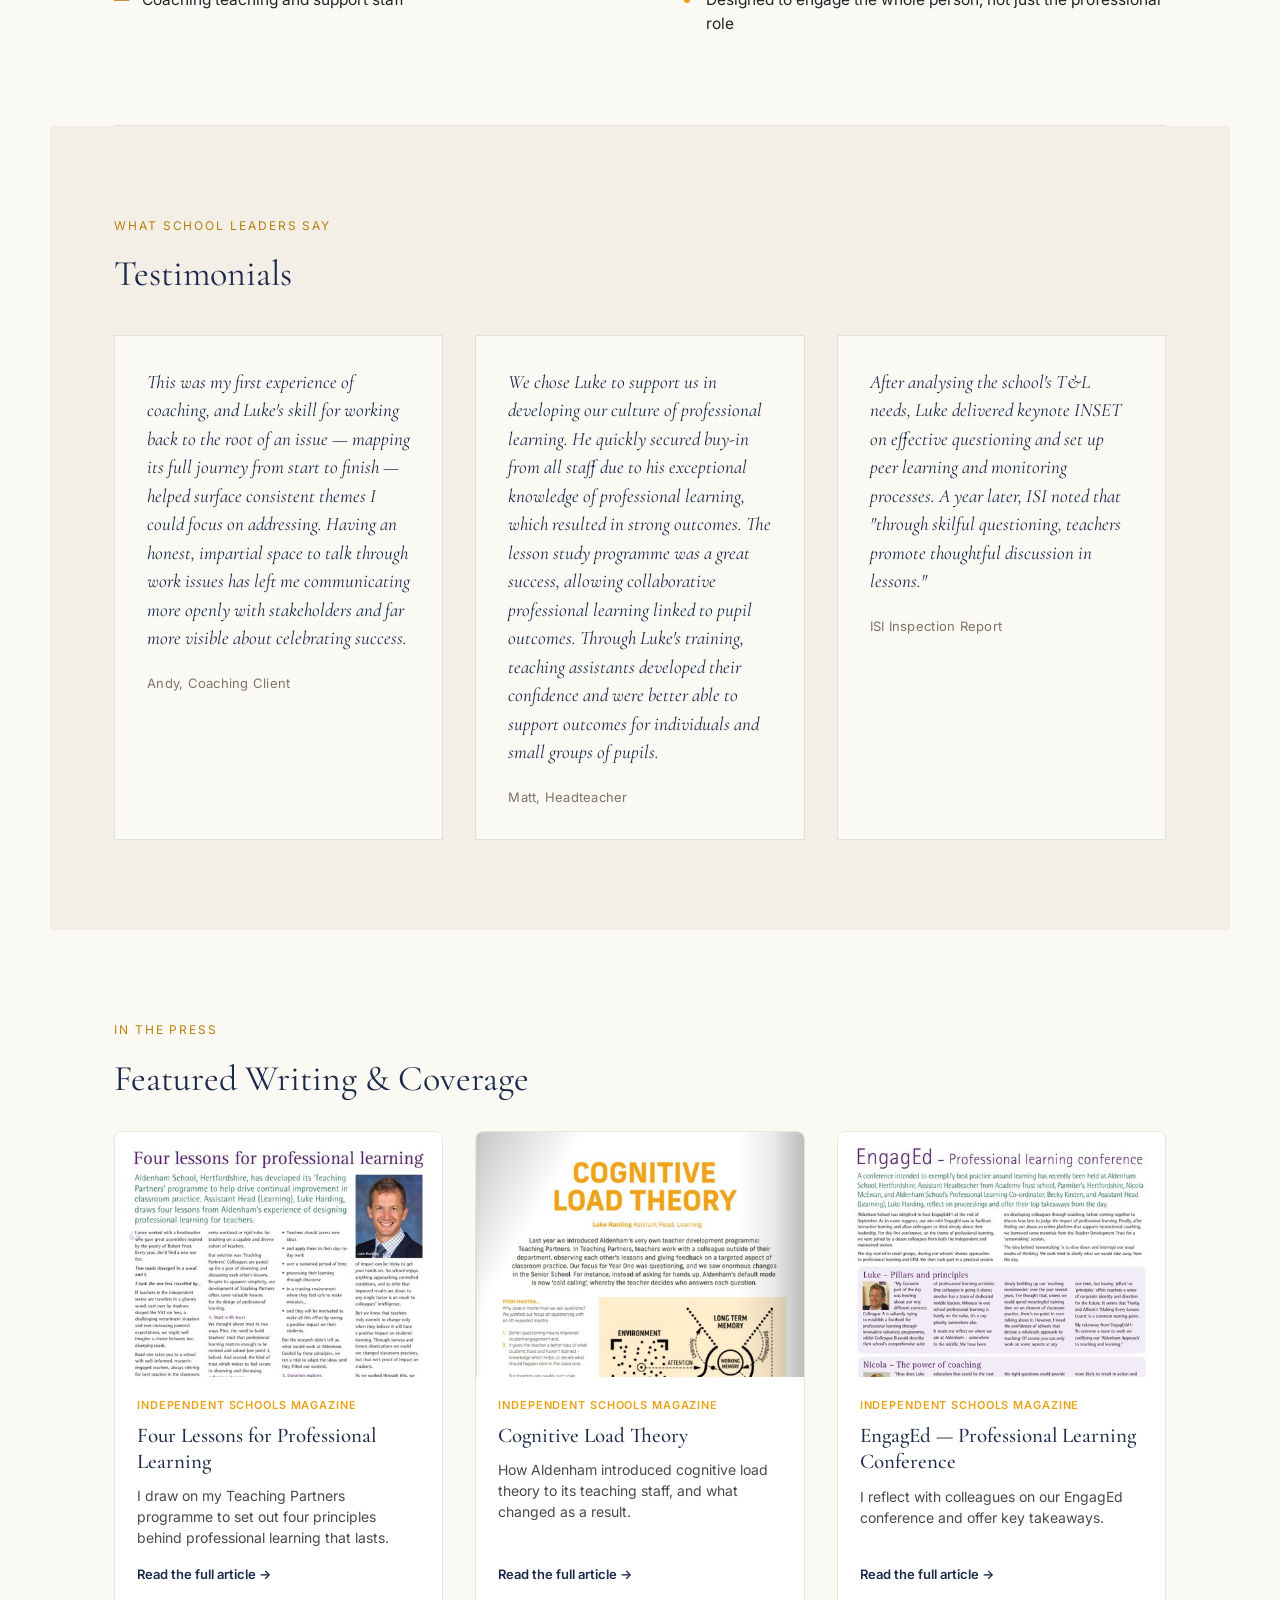
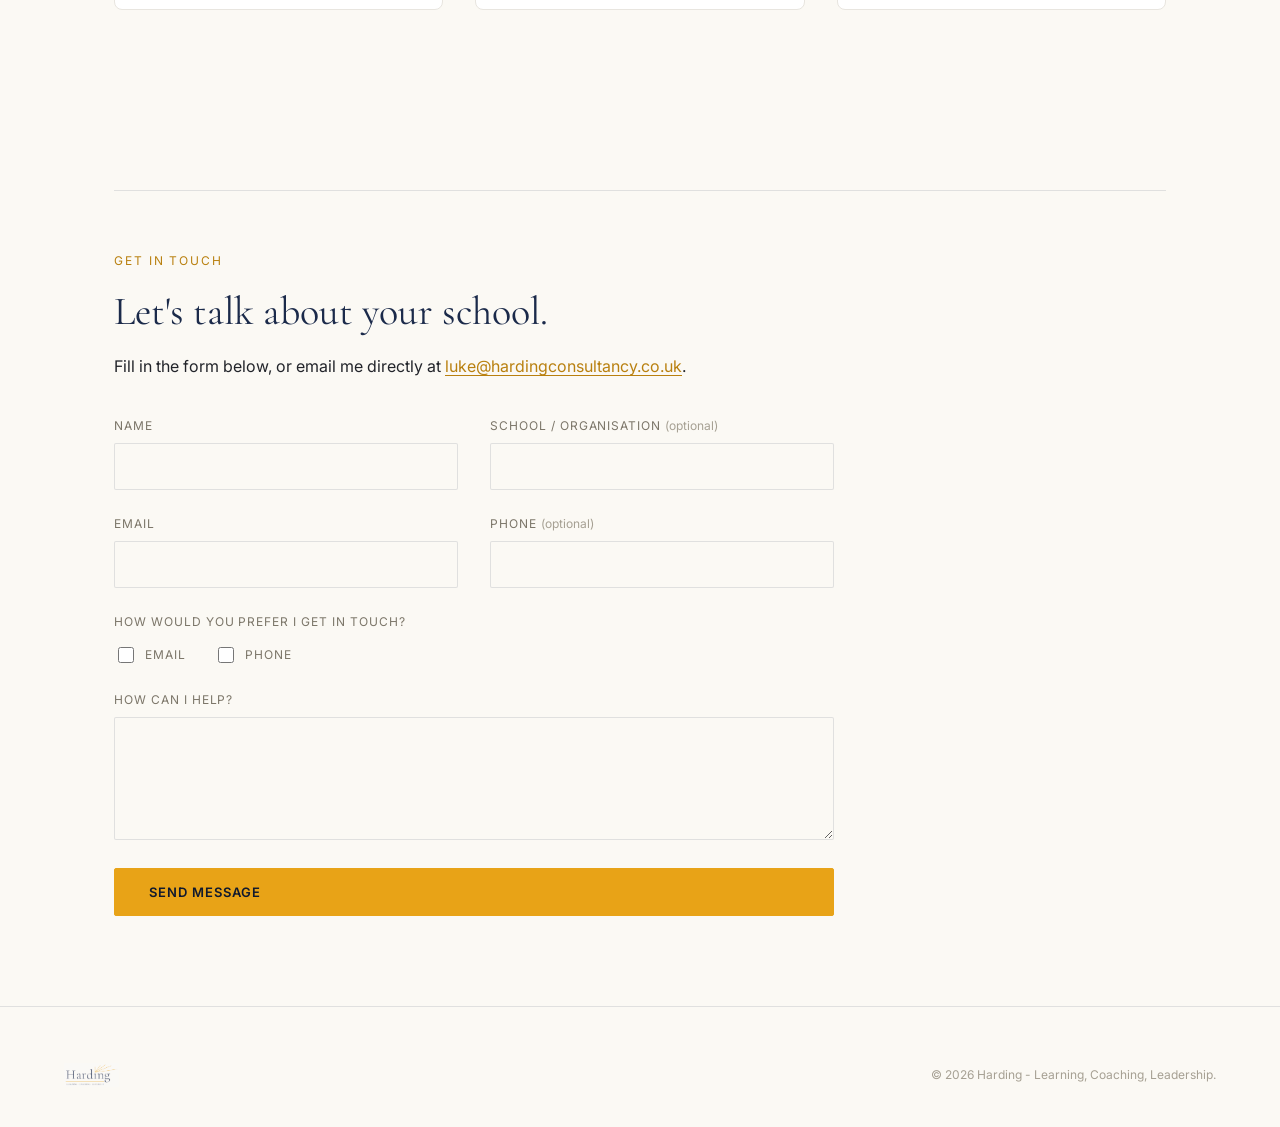
==== commit 1db3cd2a: "Simplify contact form, add contact preference and solution-interest tracking" ====
--- a/about.html
+++ b/about.html
@@ -201,6 +201,7 @@
       id="contactForm"
     >
       <input type="hidden" name="form-name" value="contact">
+      <input type="hidden" name="solution-interest" id="field-interest" value="">
       <p class="visually-hidden">
         <label>Don't fill this out if you're human: <input name="bot-field"></label>
       </p>
@@ -211,24 +212,40 @@
       </div>
 
       <div class="form-field">
-        <label for="field-org">School / Organisation</label>
-        <input type="text" id="field-org" name="organisation" required>
+        <label for="field-org">School / Organisation <span class="optional-tag">(optional)</span></label>
+        <input type="text" id="field-org" name="organisation">
       </div>
 
       <div class="form-field">
         <label for="field-email">Email</label>
-        <input type="email" id="field-email" name="email" required>
+        <input type="email" id="field-email" name="email">
       </div>
 
       <div class="form-field">
         <label for="field-phone">Phone <span class="optional-tag">(optional)</span></label>
         <input type="tel" id="field-phone" name="phone">
+      </div>
+
+      <div class="form-field full">
+        <span class="checkbox-group-label">How would you prefer I get in touch?</span>
+        <div class="checkbox-group">
+          <label class="checkbox-option">
+            <input type="checkbox" name="contact-preference" value="Email" id="pref-email">
+            Email
+          </label>
+          <label class="checkbox-option">
+            <input type="checkbox" name="contact-preference" value="Phone" id="pref-phone">
+            Phone
+          </label>
+        </div>
       </div>
 
       <div class="form-field full">
         <label for="field-message">How can I help?</label>
         <textarea id="field-message" name="message" rows="5"></textarea>
       </div>
+
+      <p class="form-error" id="formError">Please add an email address or phone number so I can get back to you.</p>
 
       <div class="form-field full">
         <button type="submit" class="btn btn-gold">Send Message</button>
--- a/styles.css
+++ b/styles.css
@@ -649,6 +649,14 @@
   color: var(--navy);
 }
 
+.answer-subtitle {
+  font-family: var(--font-display);
+  font-style: italic;
+  font-size: 18px;
+  color: var(--gold-deep);
+  margin-top: -14px;
+}
+
 .answer-body {
   font-size: 16px;
   color: var(--ink);
@@ -936,6 +944,47 @@
 }
 
 .contact-form .btn { margin-top: 4px; }
+
+.checkbox-group-label {
+  font-size: 12px;
+  letter-spacing: 0.08em;
+  text-transform: uppercase;
+  color: var(--stone);
+}
+
+.checkbox-group {
+  display: flex;
+  gap: 28px;
+  margin-top: 4px;
+}
+
+.checkbox-option {
+  display: flex;
+  align-items: center;
+  gap: 8px;
+  font-size: 15px;
+  color: var(--ink);
+  text-transform: none;
+  letter-spacing: normal;
+  cursor: pointer;
+}
+
+.checkbox-option input[type="checkbox"] {
+  width: 16px;
+  height: 16px;
+  accent-color: var(--gold);
+  cursor: pointer;
+}
+
+.form-error {
+  display: none;
+  grid-column: 1 / -1;
+  color: #A83232;
+  font-size: 14px;
+  margin: -8px 0 0;
+}
+
+.form-error.is-visible { display: block; }
 
 .form-success {
   display: none;
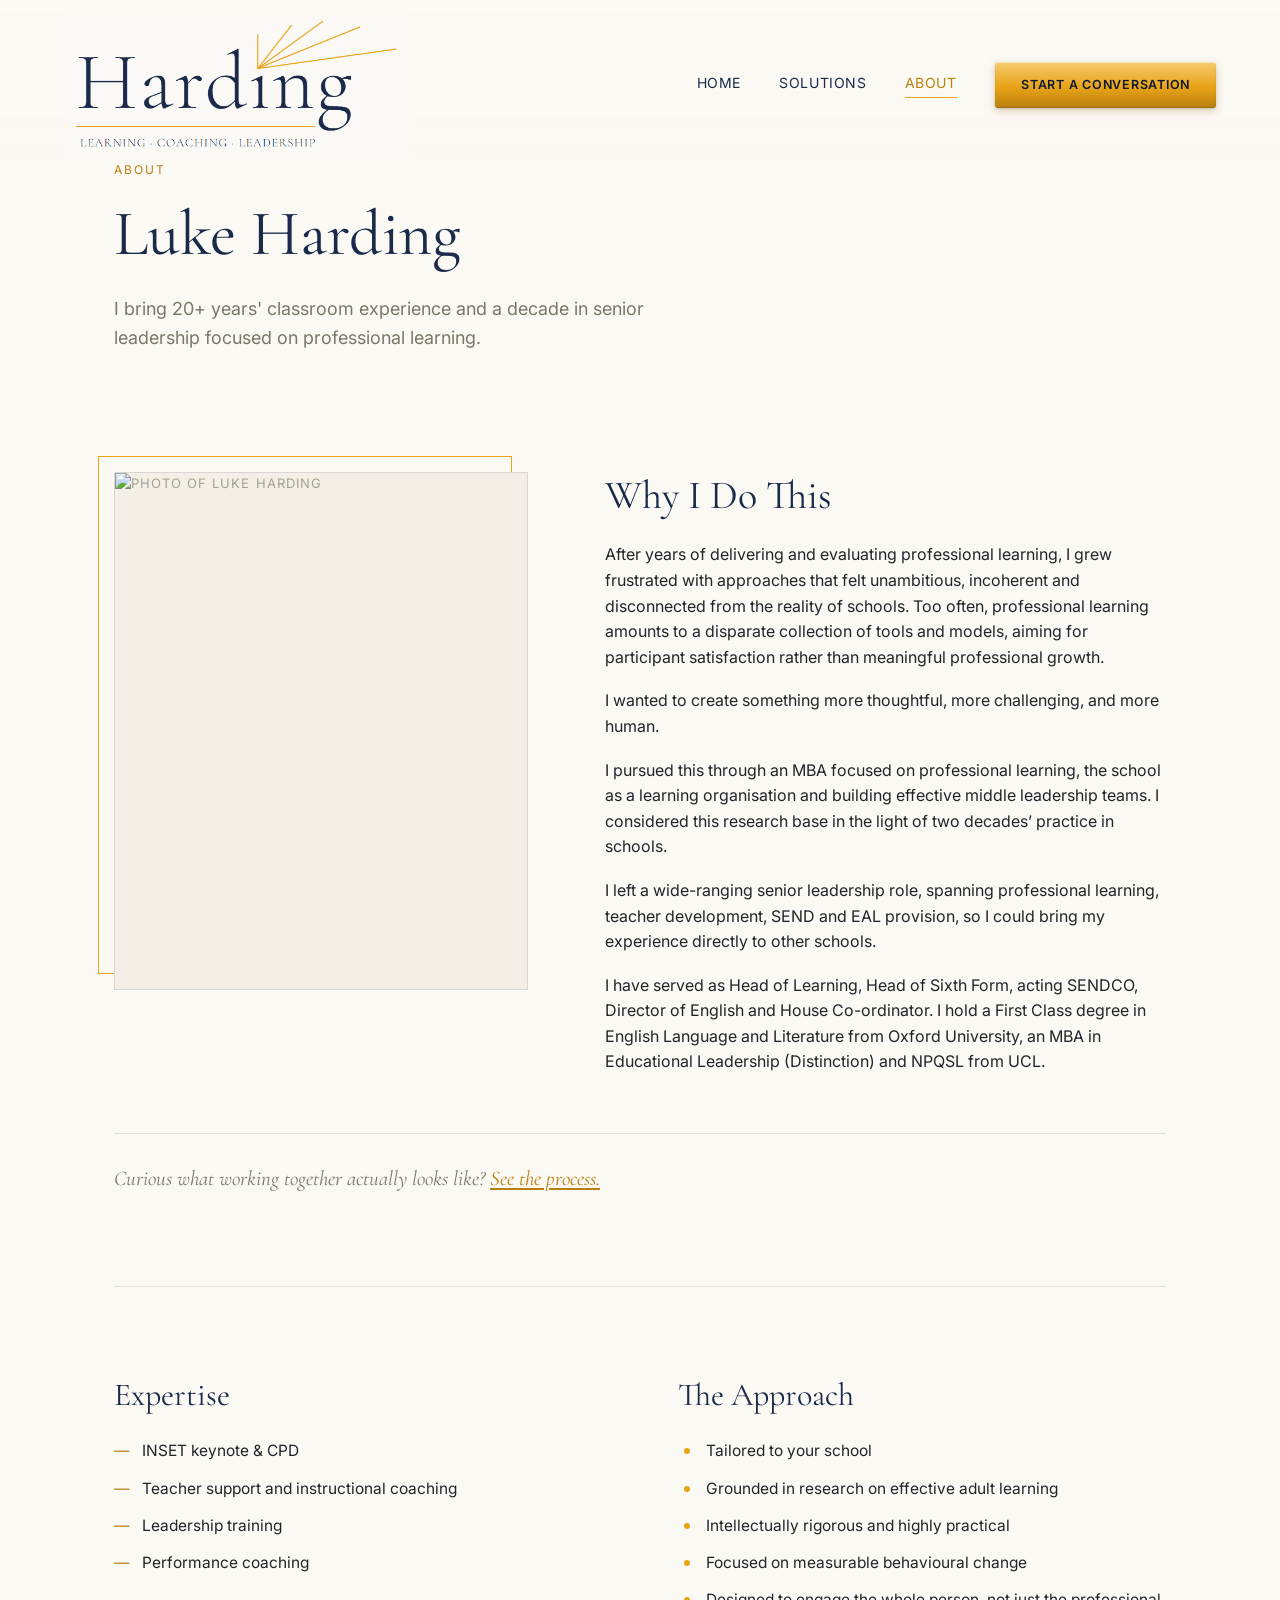
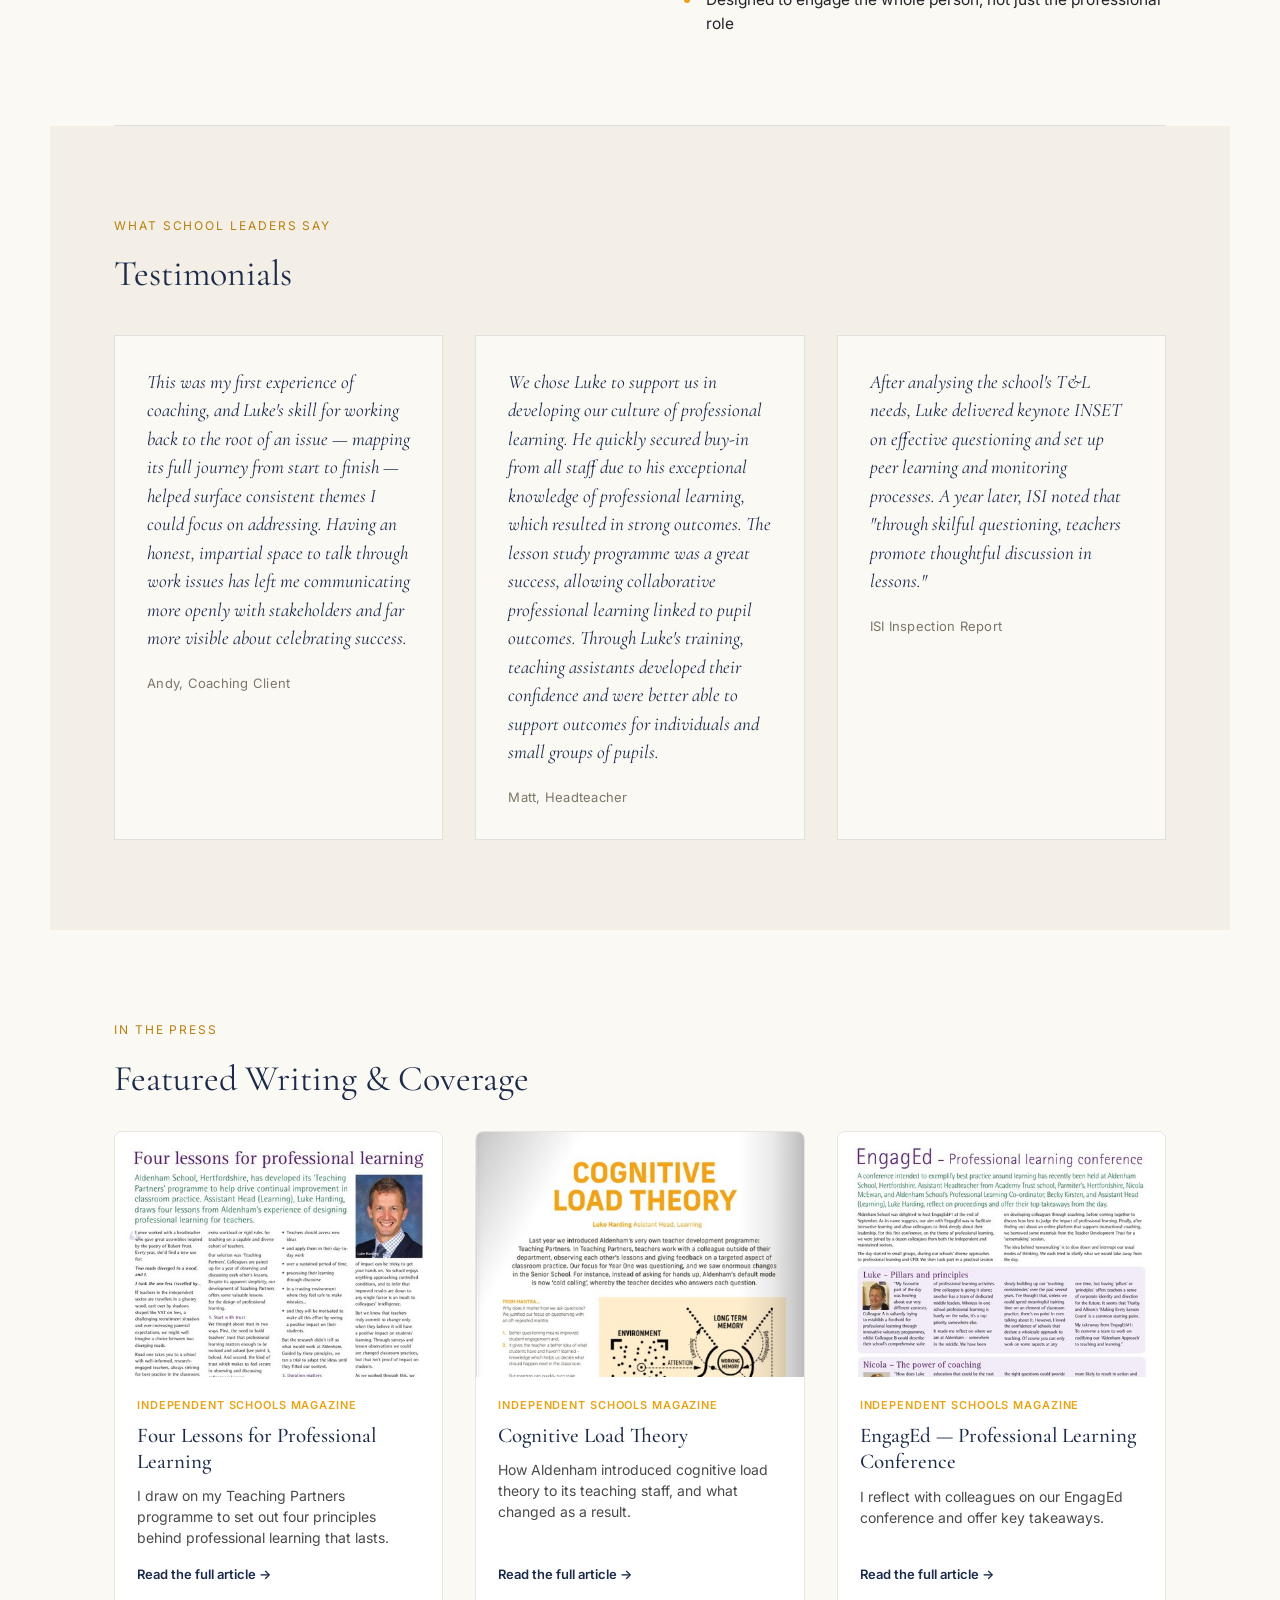
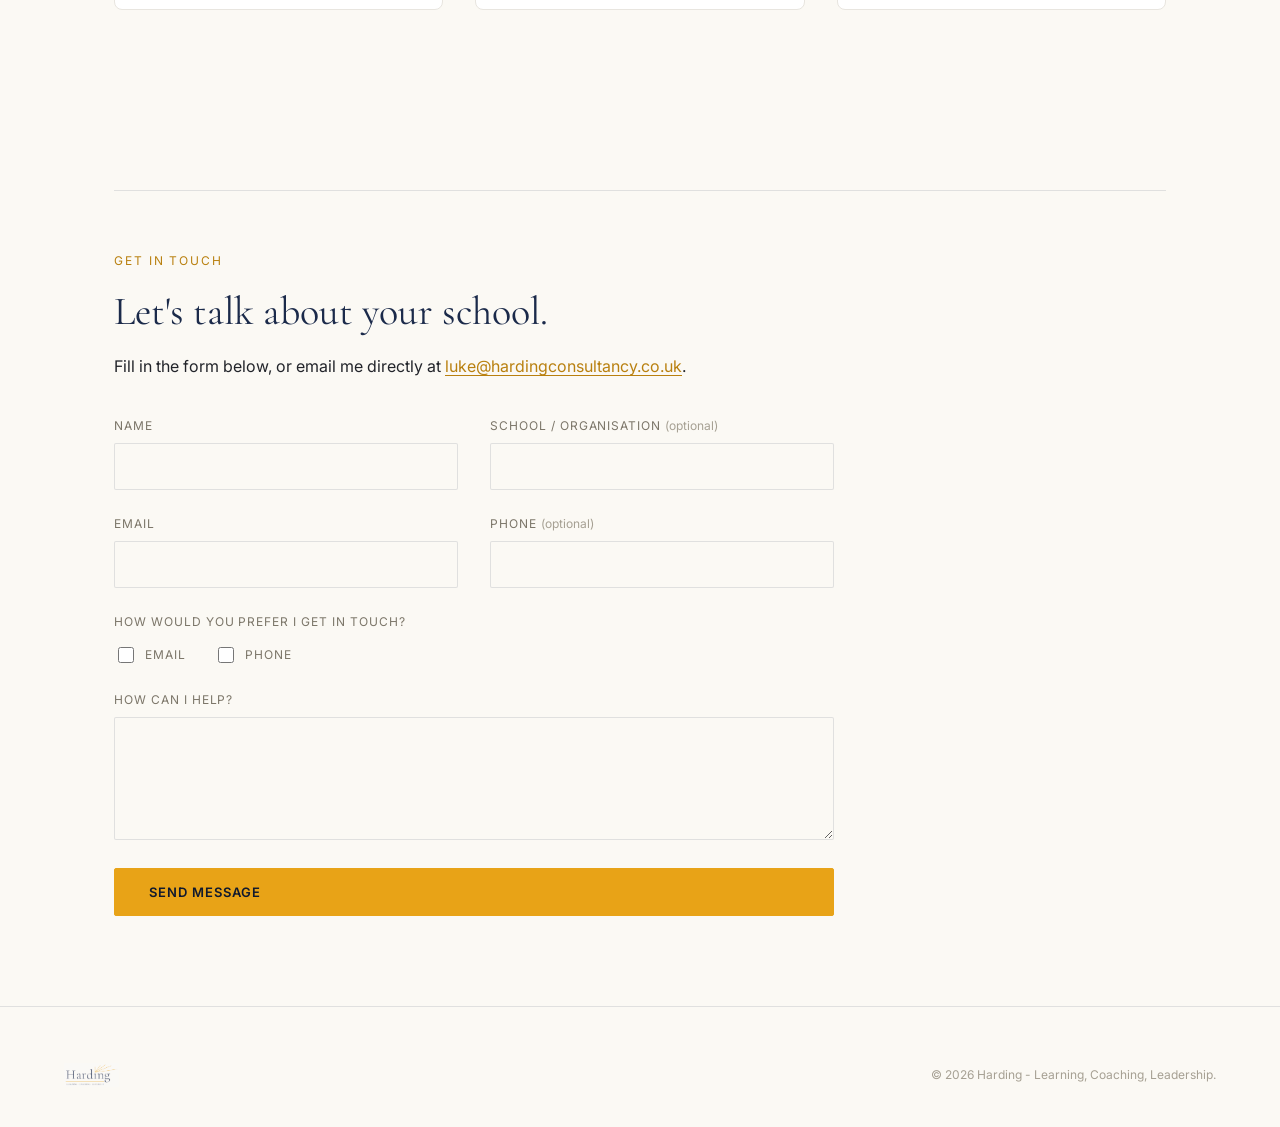
==== commit 1a79a00f: "Update Expertise list and reorder Approach list" ====
--- a/about.html
+++ b/about.html
@@ -73,19 +73,18 @@
       <div class="expertise-block">
         <h2>Expertise</h2>
         <ul class="dash-list">
-          <li>Helping struggling teachers</li>
-          <li>Solving learning problems</li>
-          <li>Delivering INSET</li>
-          <li>Designing and delivering leadership training</li>
-          <li>Coaching teaching and support staff</li>
+          <li>INSET keynote &amp; CPD</li>
+          <li>Teacher support and instructional coaching</li>
+          <li>Leadership training</li>
+          <li>Performance coaching</li>
         </ul>
       </div>
 
       <div class="approach-block">
         <h2>The Approach</h2>
         <ul class="dot-list">
+          <li>Tailored to your school</li>
           <li>Grounded in research on effective adult learning</li>
-          <li>Tailored to your school</li>
           <li>Intellectually rigorous and highly practical</li>
           <li>Focused on measurable behavioural change</li>
           <li>Designed to engage the whole person, not just the professional role</li>
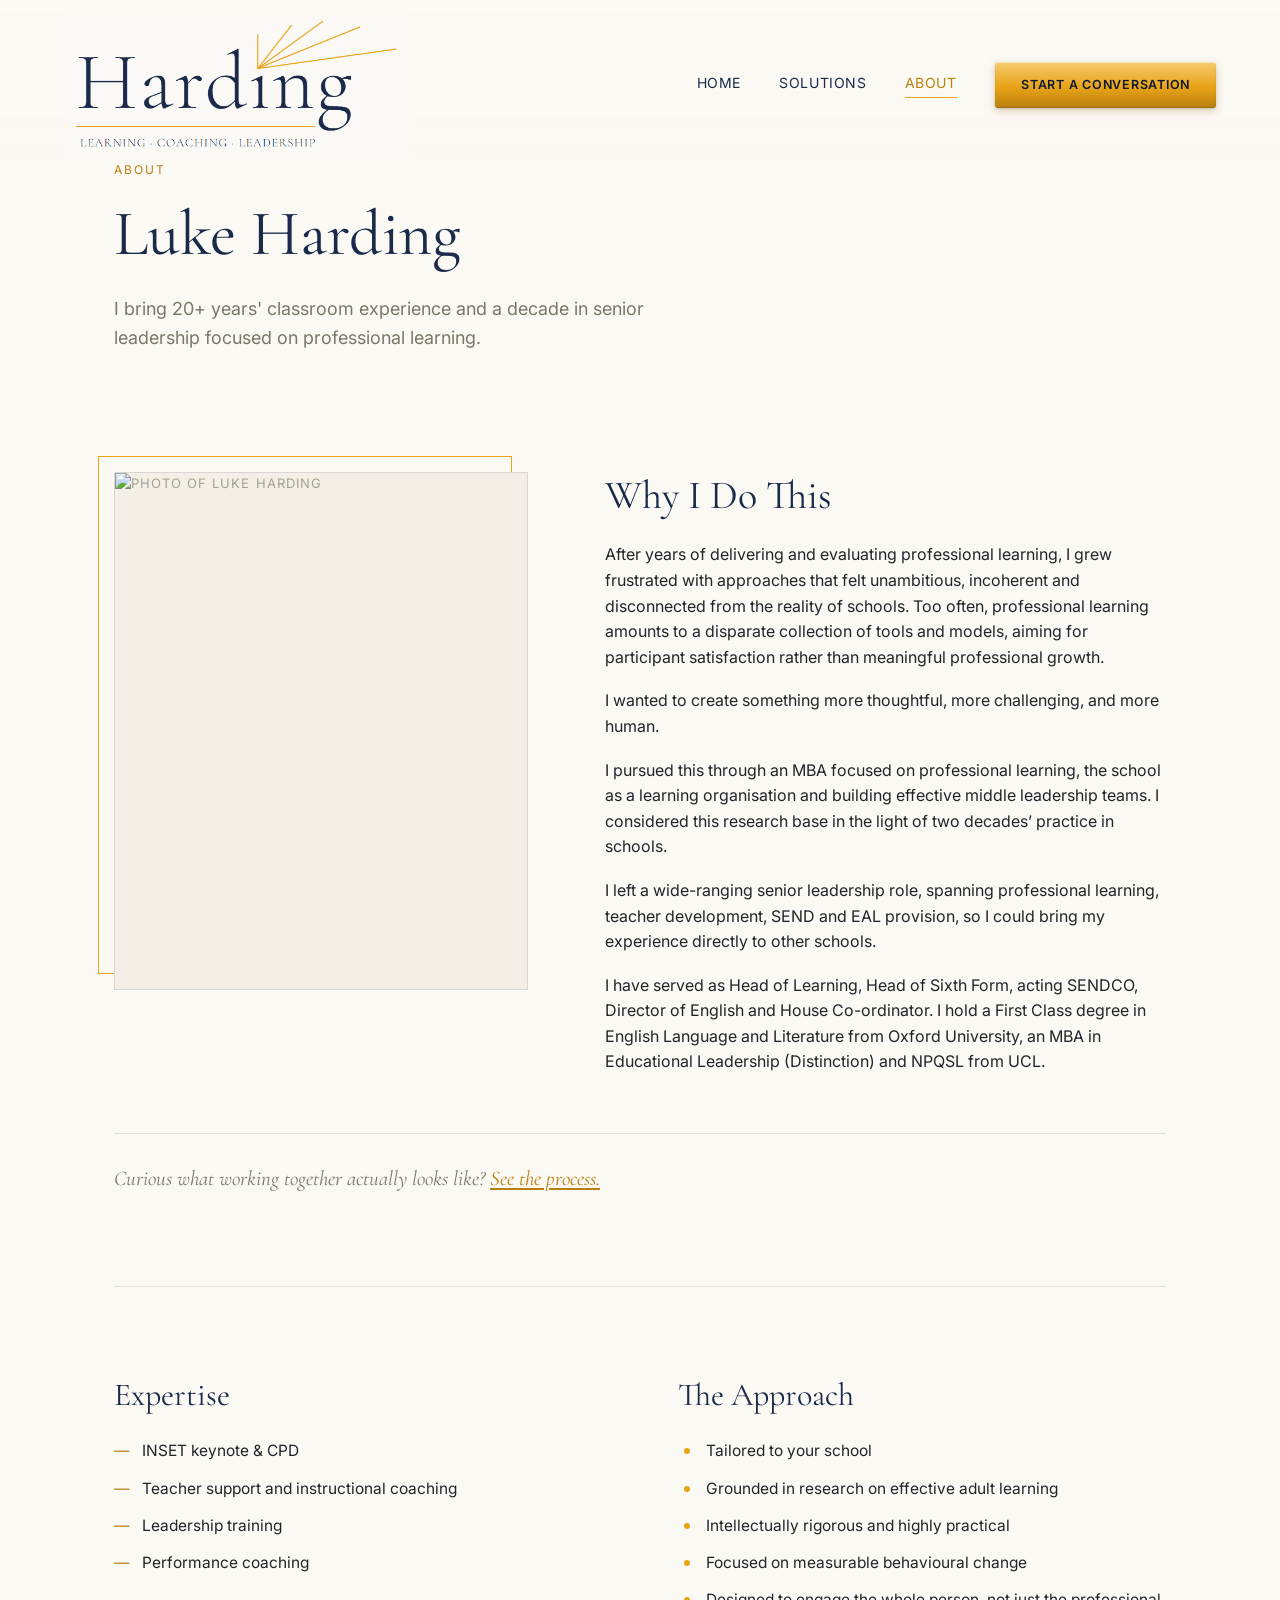
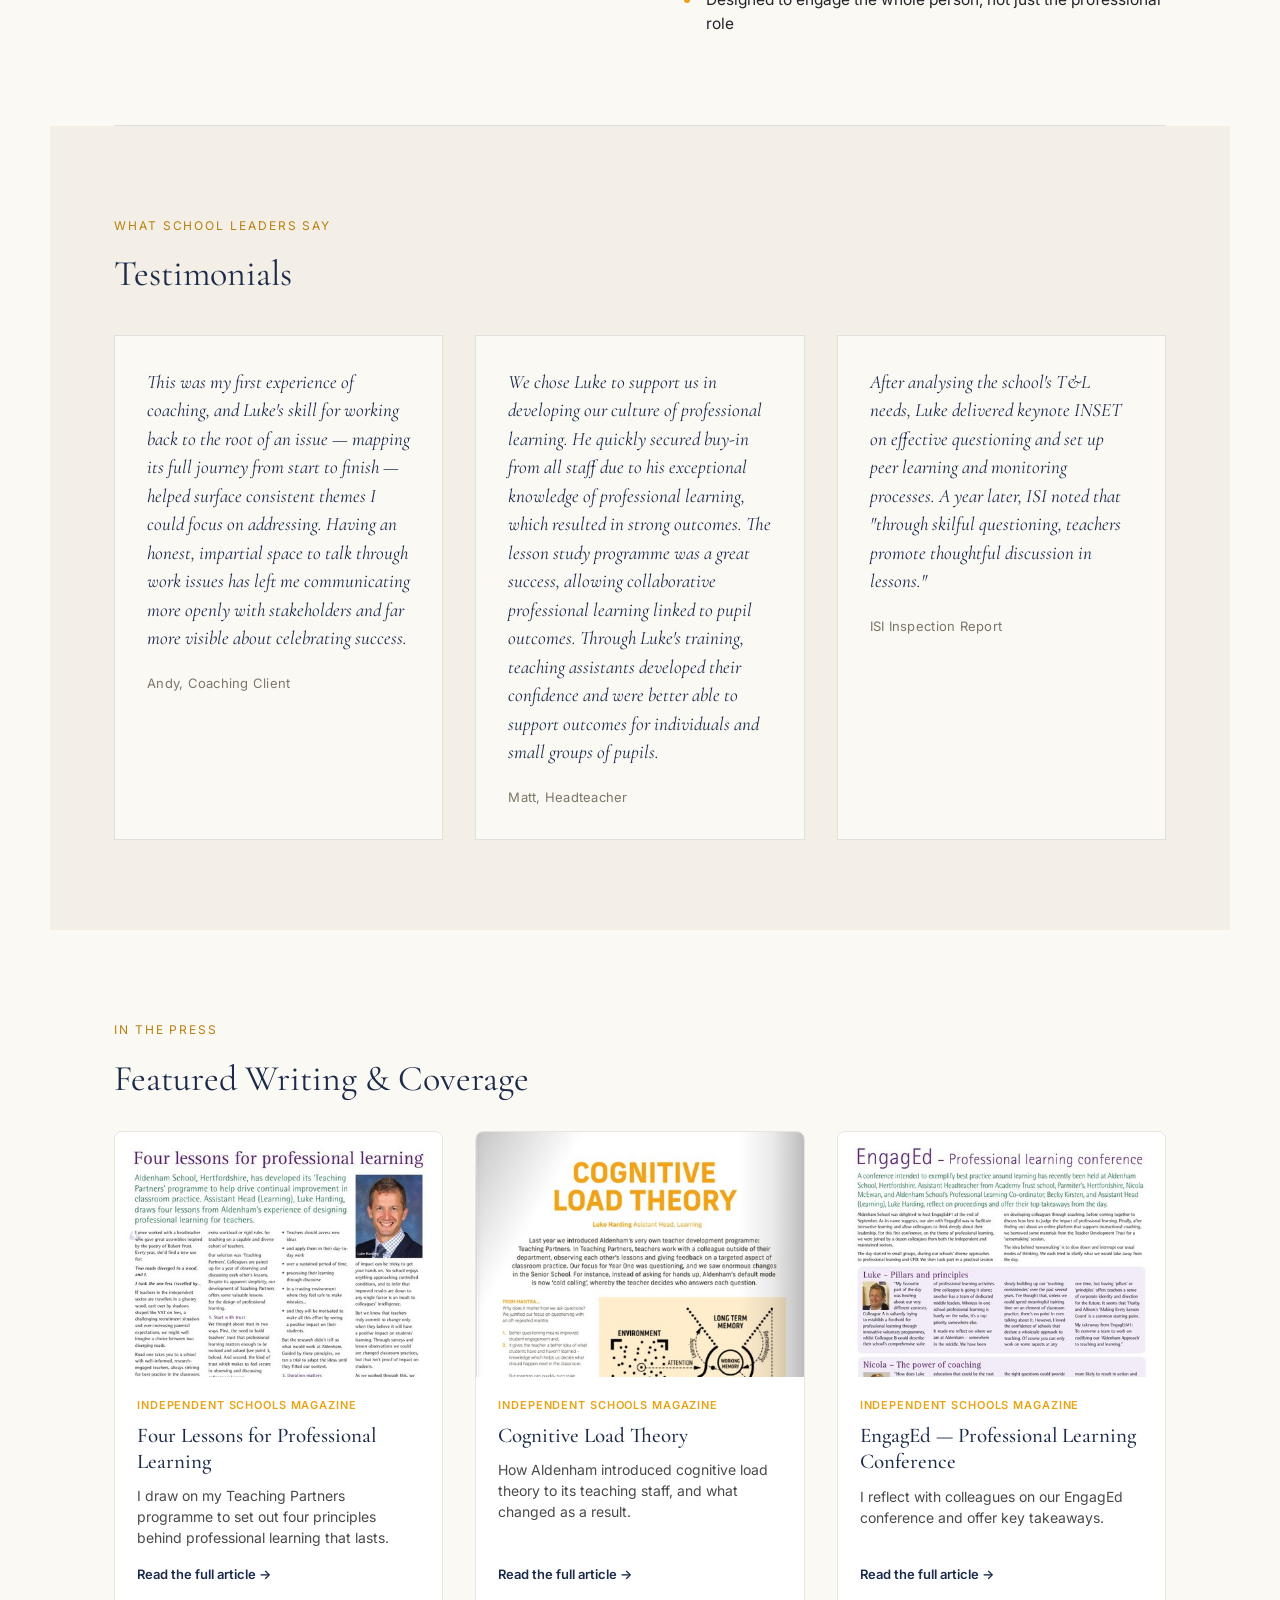
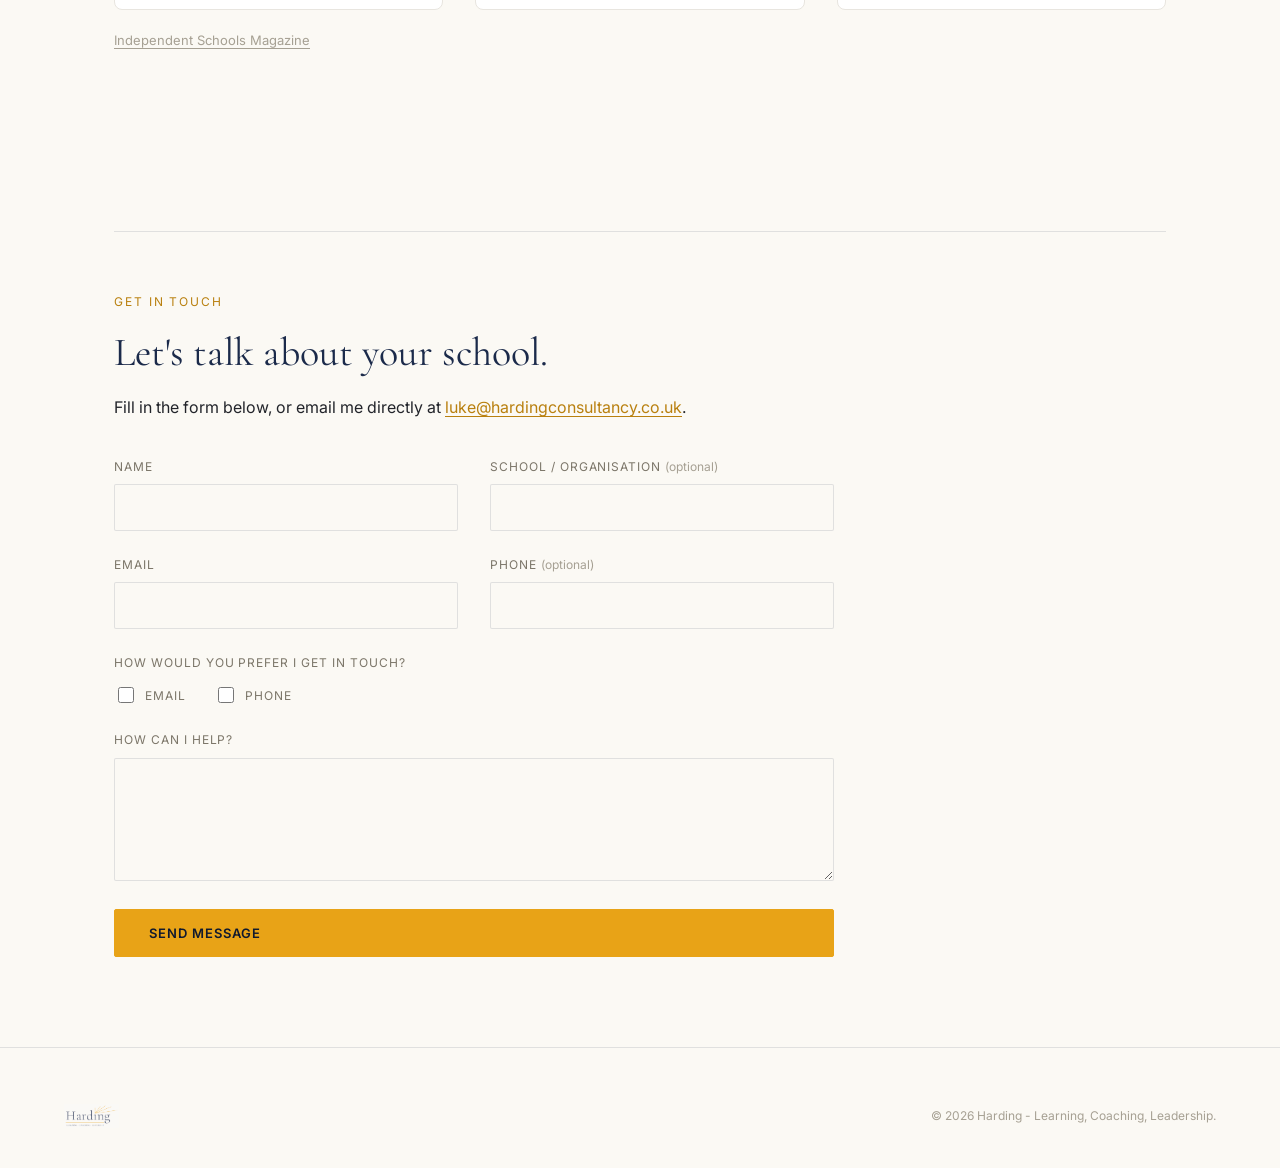
==== commit afa49bb2: "Add discreet Independent Schools Magazine link under press section" ====
--- a/about.html
+++ b/about.html
@@ -175,6 +175,8 @@
       </a>
 
     </div>
+
+    <p class="press-footnote"><a href="https://www.independentschoolsmagazine.co.uk/" target="_blank" rel="noopener">Independent Schools Magazine</a></p>
   </section>
 
   <!-- ==========================================================
--- a/styles.css
+++ b/styles.css
@@ -1193,6 +1193,20 @@
    existing CSS custom properties).
    ========================================================== */
 
+.press-footnote {
+  margin-top: 20px;
+  font-size: 13px;
+  color: var(--stone-light);
+}
+
+.press-footnote a {
+  color: var(--stone-light);
+  text-decoration: underline;
+  text-underline-offset: 3px;
+}
+
+.press-footnote a:hover { color: var(--navy); }
+
 .press-grid {
   display: grid;
   grid-template-columns: repeat(3, 1fr);
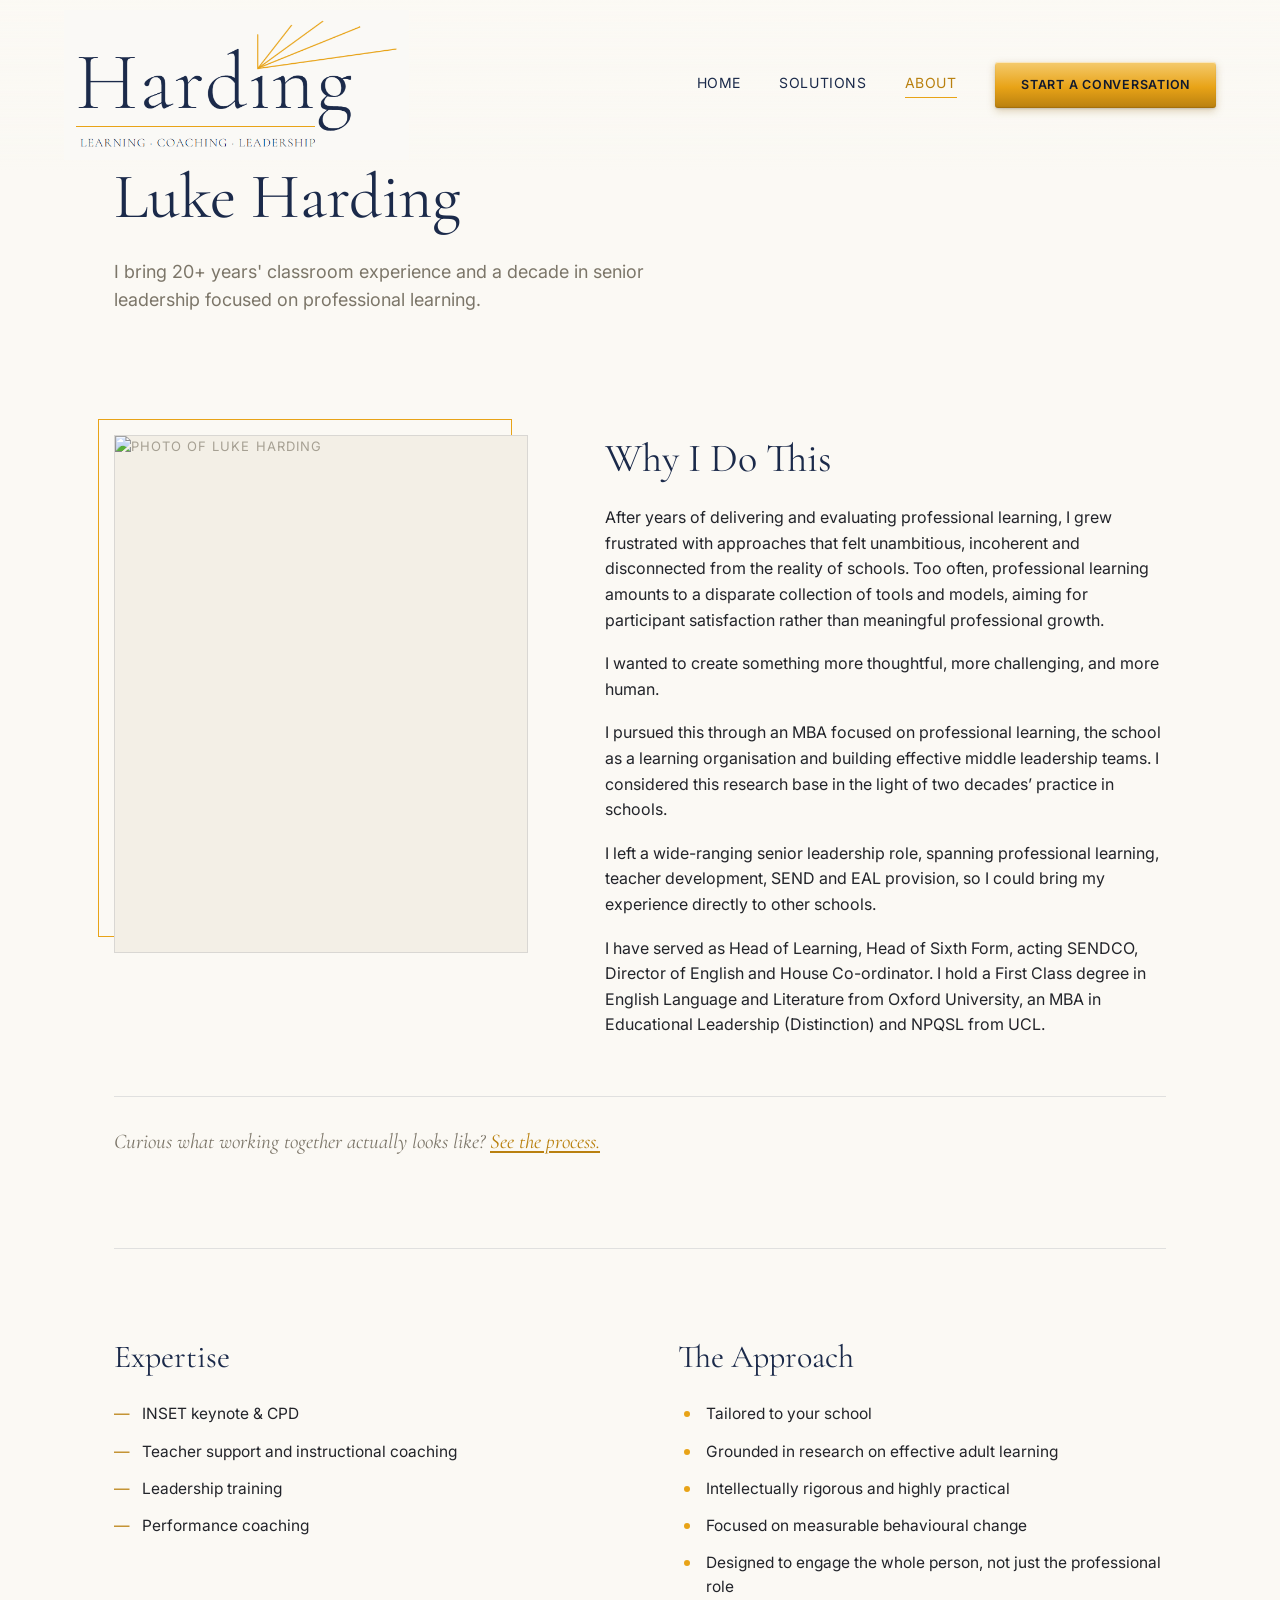
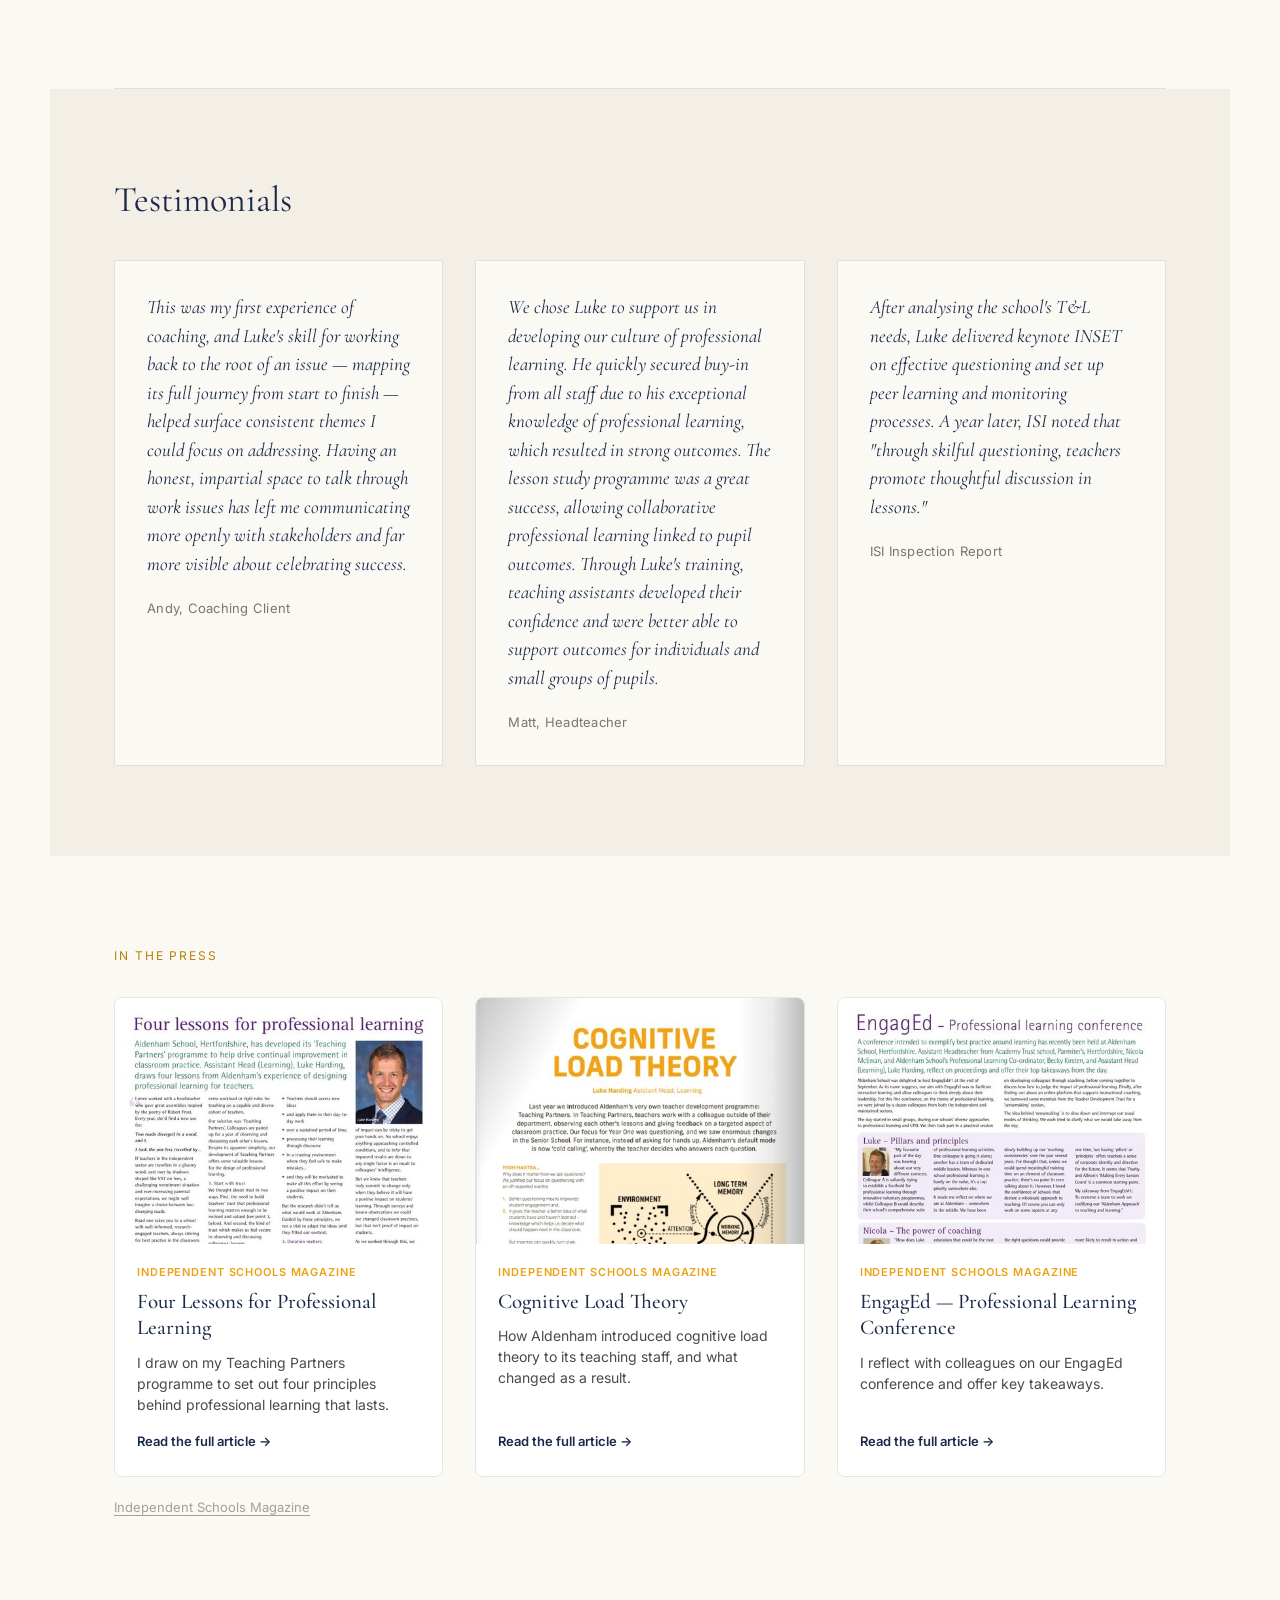
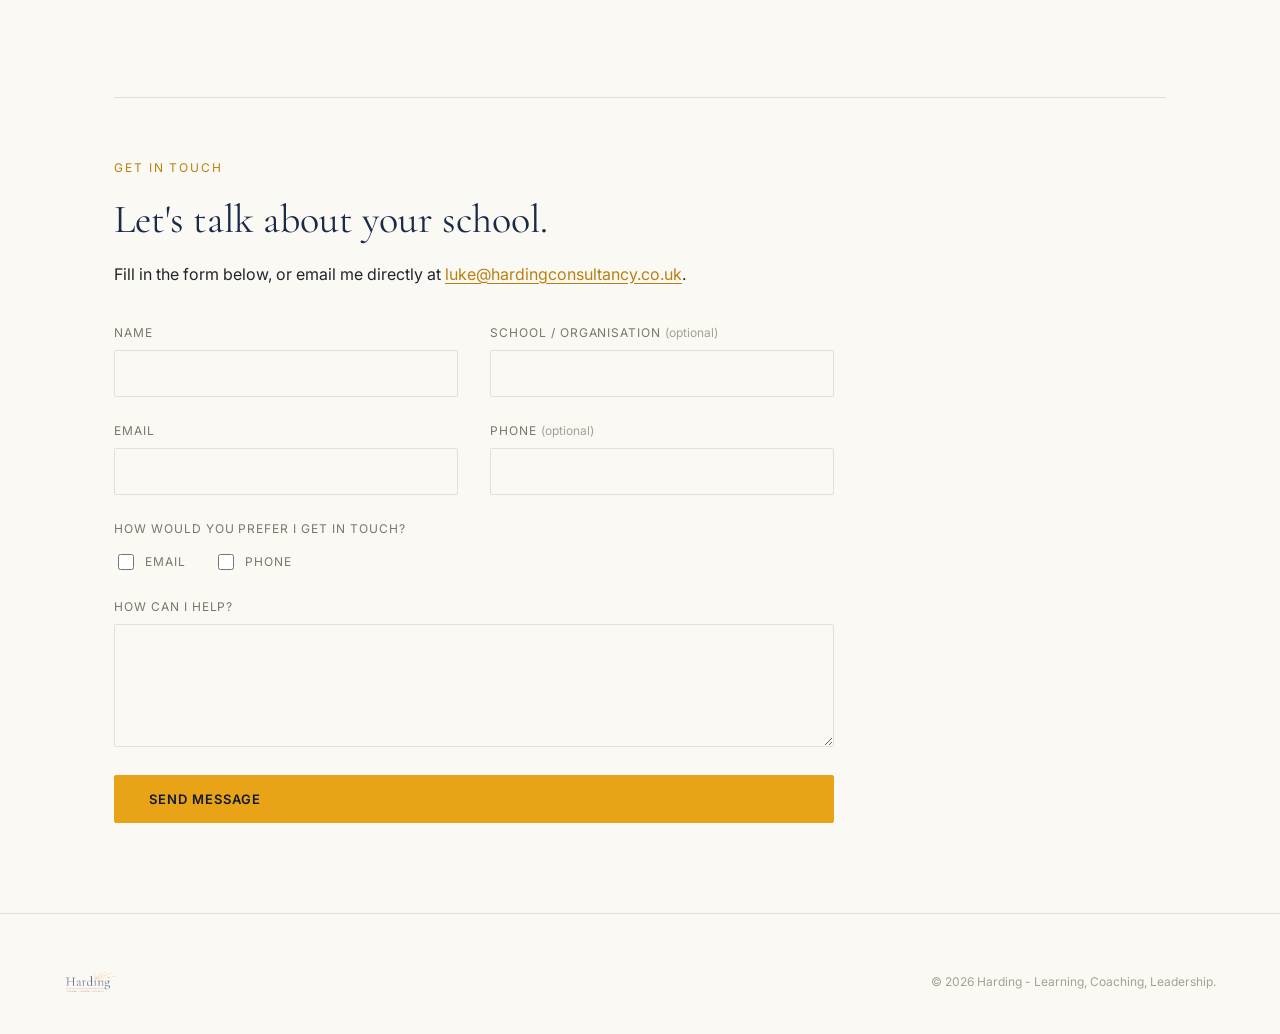
==== commit e09aca0a: "Remove eyebrow labels and Featured Writing heading" ====
--- a/about.html
+++ b/about.html
@@ -32,7 +32,6 @@
 <main>
 
   <div class="page-hero">
-    <span class="eyebrow">About</span>
     <h1>Luke Harding</h1>
     <p class="lede">I bring 20+ years' classroom experience and a decade in senior leadership focused on professional learning.</p>
   </div>
@@ -103,7 +102,6 @@
        ========================================================== -->
 
   <section class="section testimonials">
-    <span class="eyebrow">What school leaders say</span>
     <h2 style="margin-bottom: 40px; font-weight:400; font-size: clamp(26px, 4vw, 36px);">Testimonials</h2>
     <div class="testimonial-grid">
 
@@ -134,7 +132,6 @@
 
   <section class="section press">
     <span class="eyebrow">In the press</span>
-    <h2 class="section-heading">Featured Writing &amp; Coverage</h2>
 
     <div class="press-grid">
 
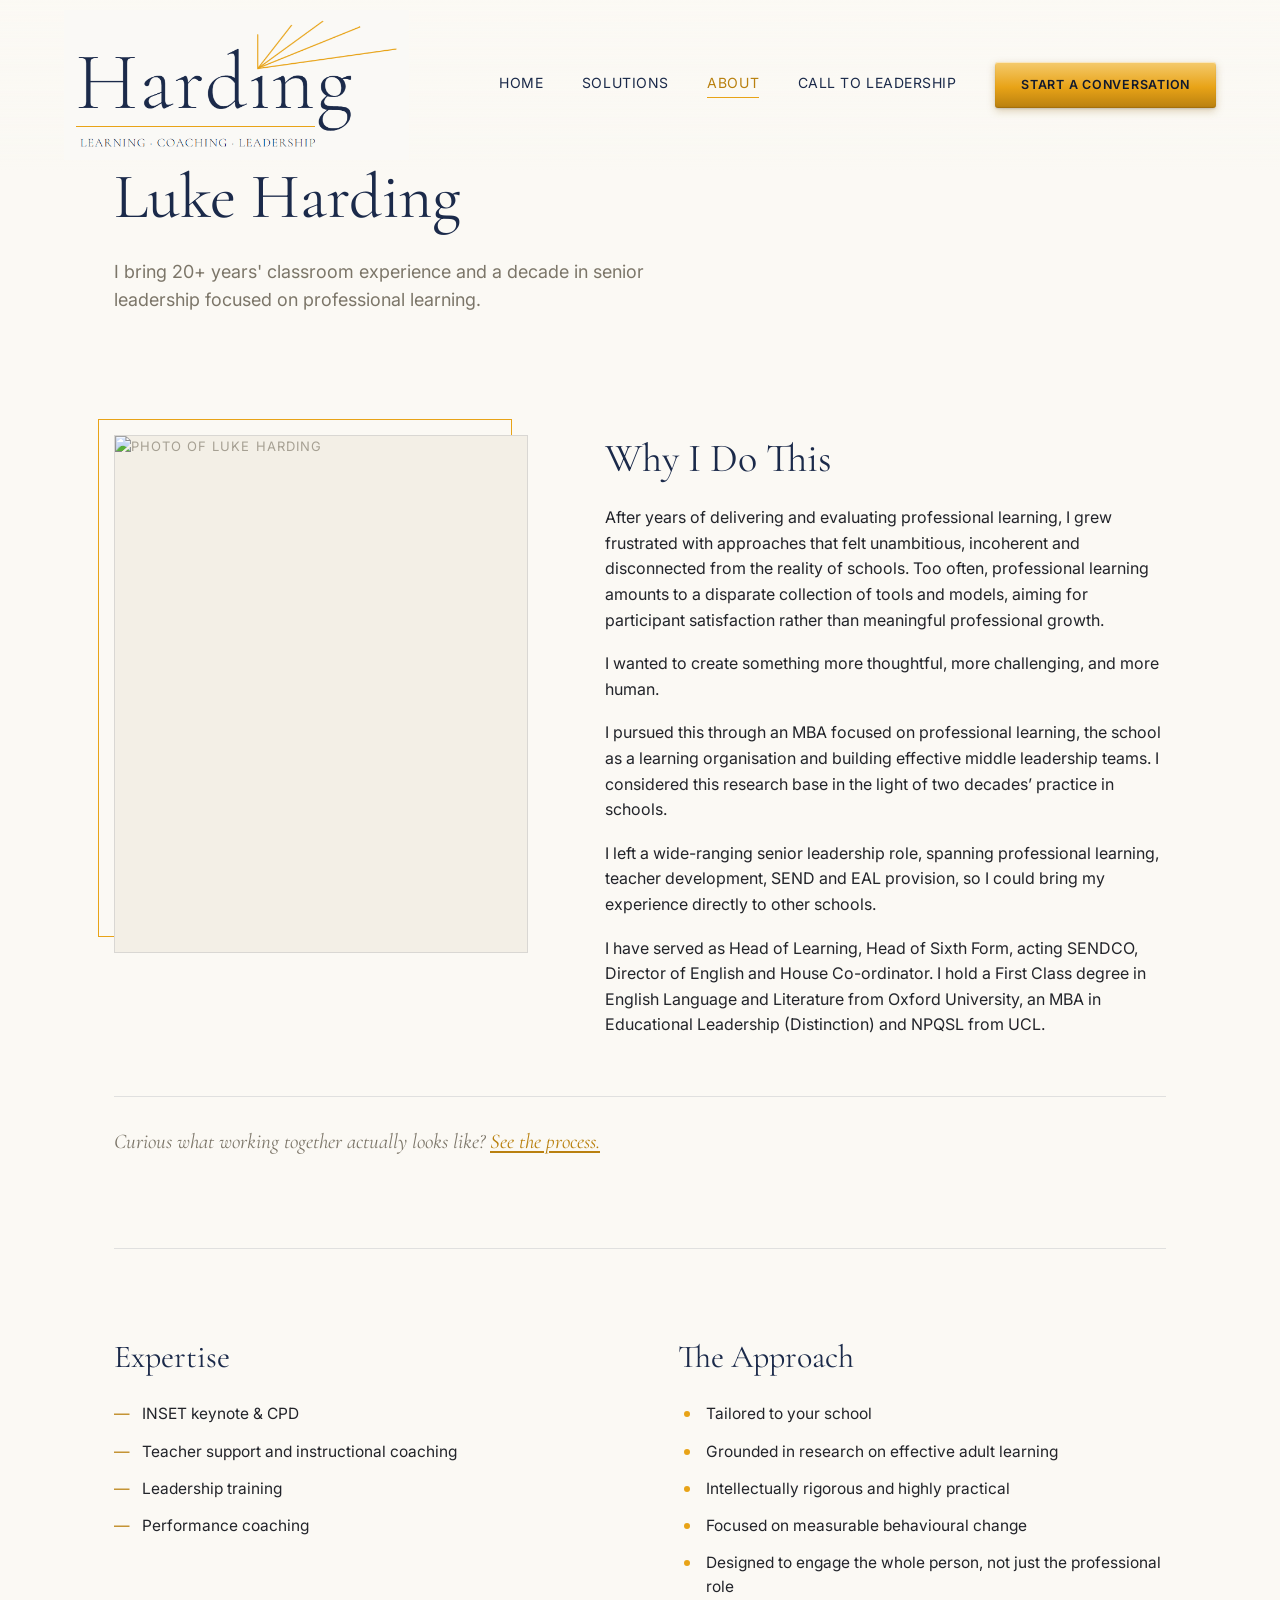
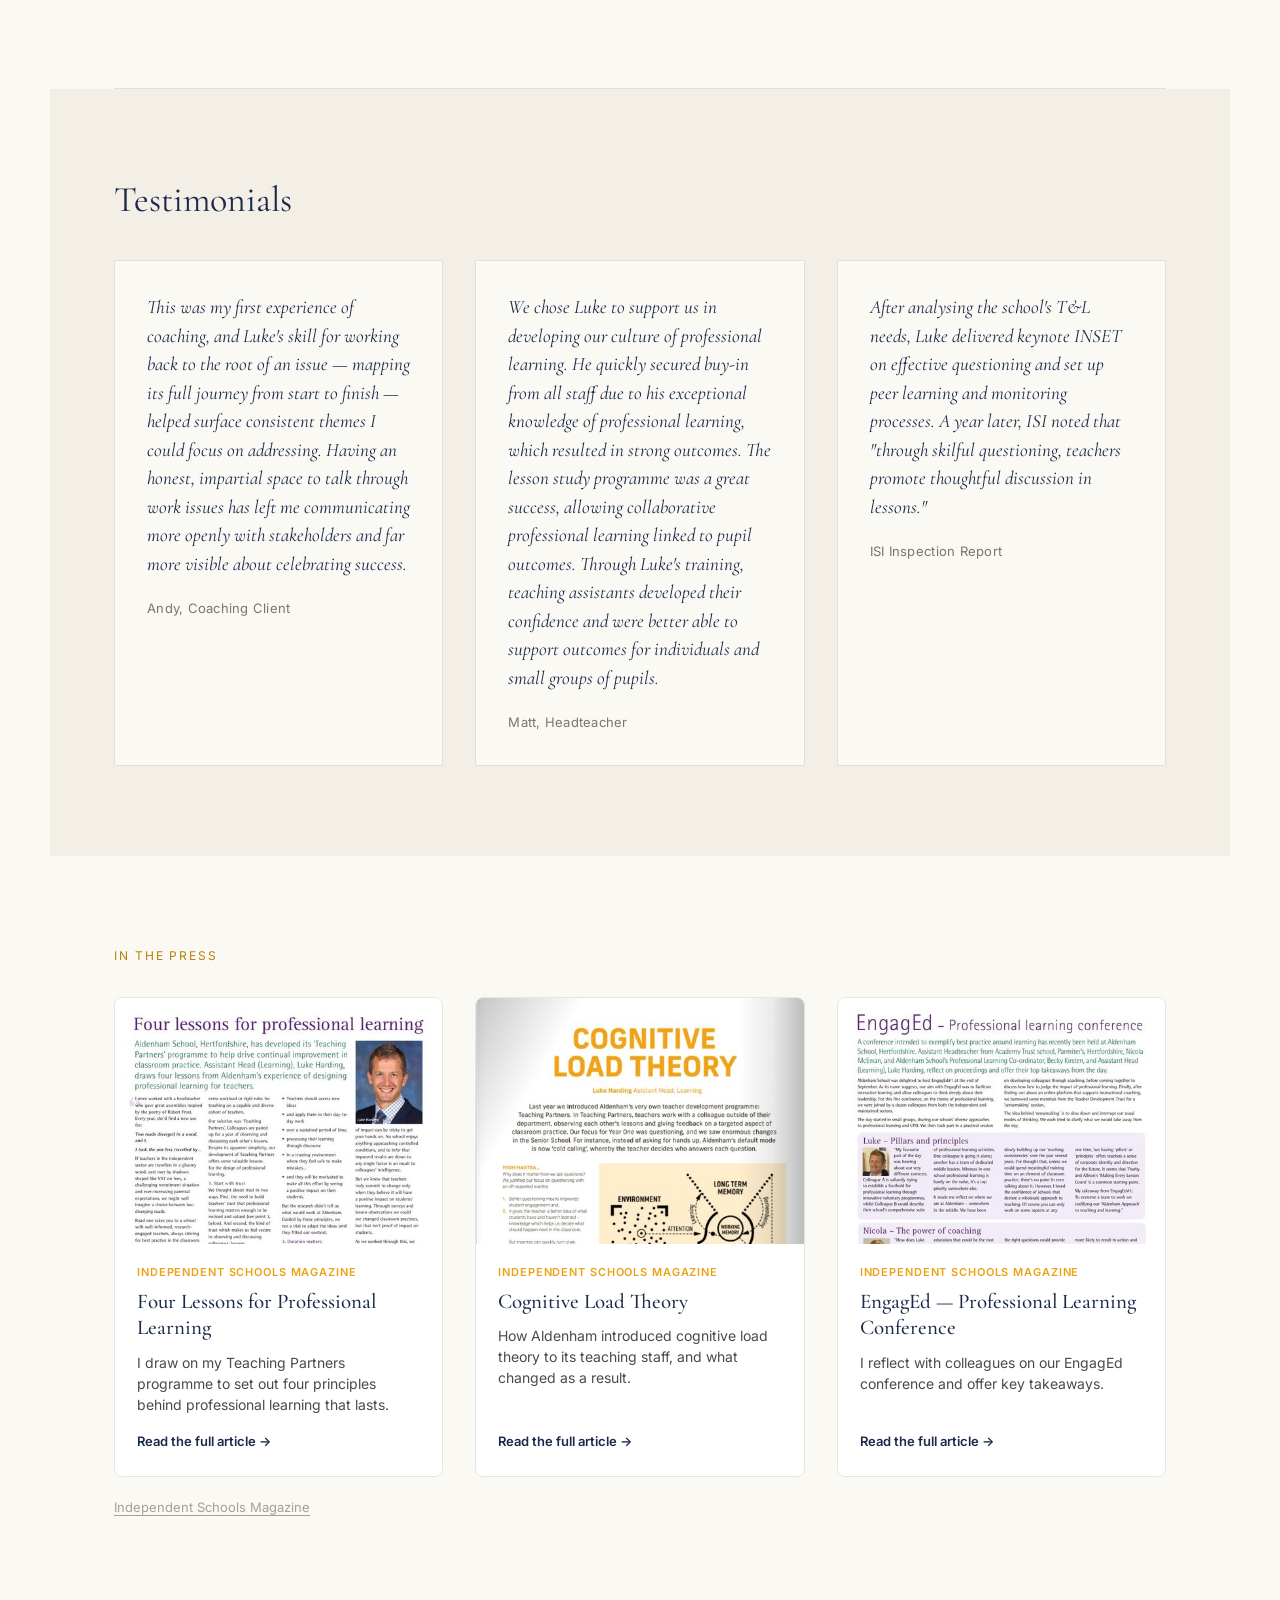
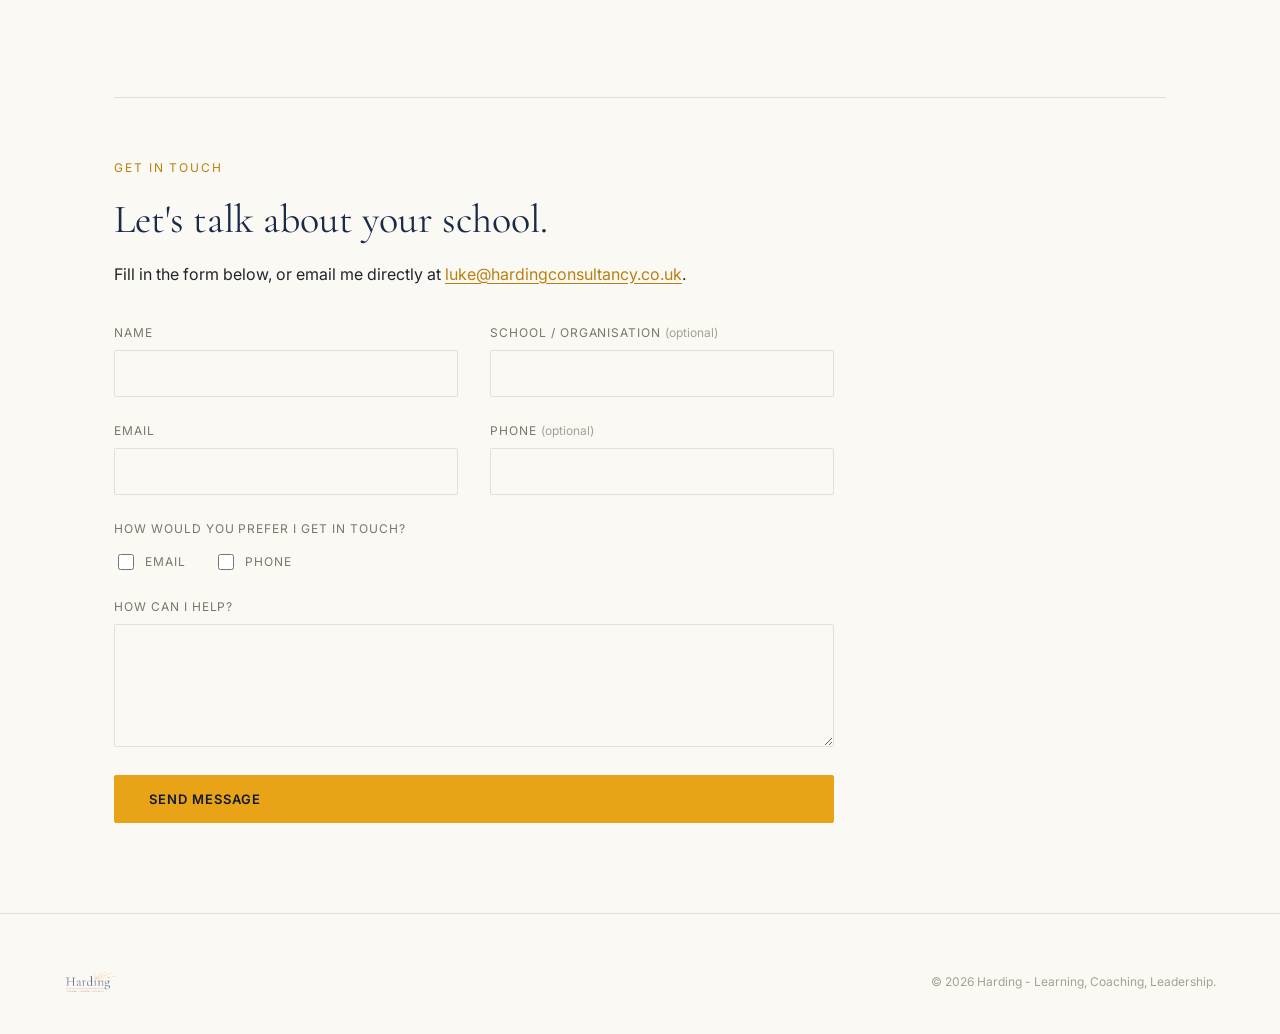
==== commit 4b65076f: "Add Call to Leadership landing page and nav link" ====
--- a/about.html
+++ b/about.html
@@ -21,6 +21,7 @@
       <a href="index.html">Home</a>
       <a href="solutions.html">Solutions</a>
       <a href="about.html" class="is-active">About</a>
+      <a href="call-to-leadership.html">Call to Leadership</a>
     </nav>
     <a href="about.html#contact" class="btn-nav">Start a conversation</a>
     <button class="nav-toggle" id="navToggle" aria-label="Open menu" aria-expanded="false">
